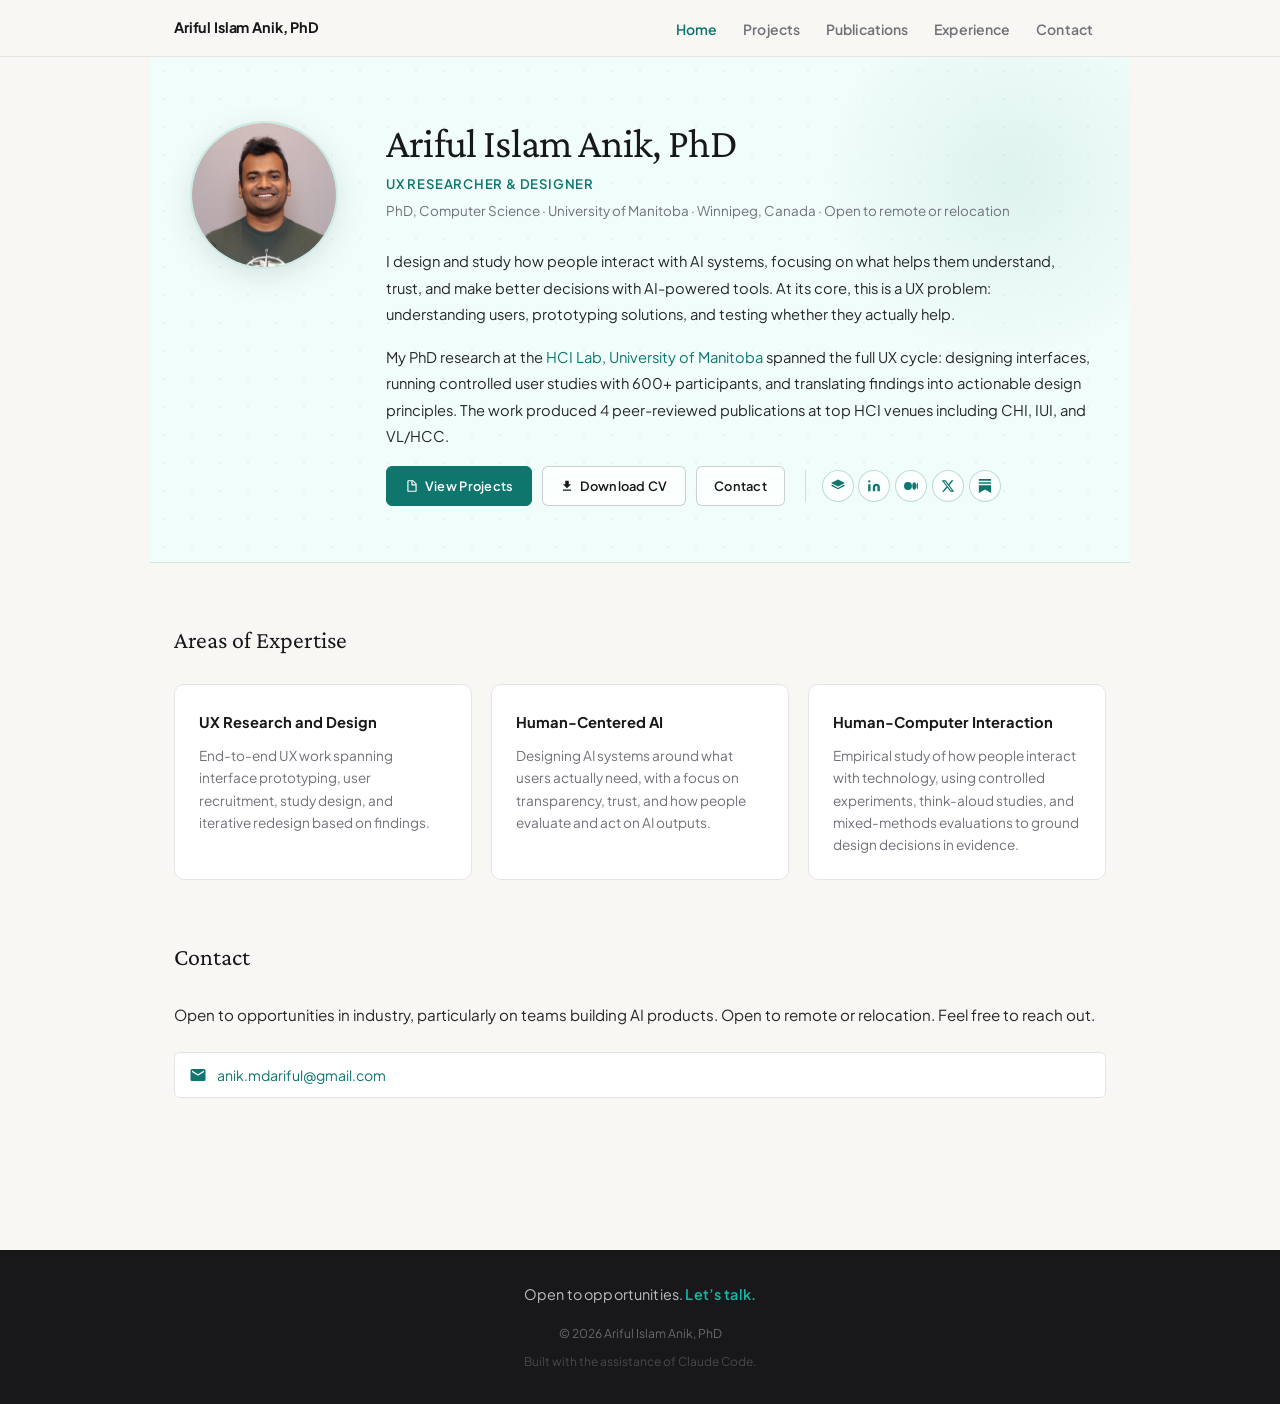
==== index.html @ 2034b4d0 "Tier 2: SVG method icons, enhanced pagination, grouped travel awards - Replace all emoji method icon" ====
<!DOCTYPE html>
<html lang="en">
<head>
  <meta charset="UTF-8" />
  <meta name="viewport" content="width=device-width, initial-scale=1.0" />
  <title>Ariful Islam Anik, PhD | UX Researcher</title>
  <link rel="stylesheet" href="style.css" />
</head>
<body>

<!-- ── Navigation ──────────────────────────────── -->
<header class="site-header">
  <nav class="nav-inner">
    <span class="nav-brand">Ariful Islam Anik, PhD</span>
    <ul class="nav-links">
      <li><a href="index.html" class="active">Home</a></li>
      <li><a href="projects.html">Projects</a></li>
      <li><a href="publications.html">Publications</a></li>
      <li><a href="service.html">Experience</a></li>
      <li><a href="index.html#contact">Contact</a></li>
    </ul>
  </nav>
</header>

<!-- ── Main ────────────────────────────────────── -->
<main class="page-wrap">

  <!-- About / Hero -->
  <div class="hero">
    <img src="photo.jpg" alt="Ariful Islam Anik, PhD" class="hero-photo" />
    <div class="hero-body">
      <h1>Ariful Islam Anik, PhD</h1>
      <p class="title-line">UX Researcher &amp; Designer</p>
      <p class="affil-line">
        PhD, Computer Science &middot; University of Manitoba &middot; Winnipeg, Canada &middot; Open to remote or relocation
      </p>
      <p class="hero-bio">
        I design and study how people interact with AI systems, focusing on what helps them understand, trust, and make better decisions with AI-powered tools. At its core, this is a UX problem: understanding users, prototyping solutions, and testing whether they actually help.
      </p>
      <p class="hero-bio">
        My PhD research at the <a href="https://hci.cs.umanitoba.ca/" target="_blank" rel="noopener">HCI Lab, University of Manitoba</a> spanned the full UX cycle: designing interfaces, running controlled user studies with 600+ participants, and translating findings into actionable design principles. The work produced 4 peer-reviewed publications at top HCI venues including CHI, IUI, and VL/HCC.
      </p>
      <div class="hero-actions">
        <div class="hero-links">
          <a href="projects.html" class="btn btn-primary">
            <svg width="14" height="14" viewBox="0 0 24 24" fill="currentColor"><path d="M14 2H6a2 2 0 0 0-2 2v16a2 2 0 0 0 2 2h12a2 2 0 0 0 2-2V8l-6-6zm-1 1.5L18.5 9H13V3.5zM6 20V4h5v7h7v9H6z"/></svg>
            View Projects
          </a>
          <a href="cv.pdf" class="btn btn-outline" target="_blank" rel="noopener">
            <svg width="14" height="14" viewBox="0 0 24 24" fill="currentColor"><path d="M19 9h-4V3H9v6H5l7 7 7-7zM5 18v2h14v-2H5z"/></svg>
            Download CV
          </a>
          <a href="#contact" class="btn btn-outline">Contact</a>
        </div>
        <div class="hero-socials">
          <a href="https://scholar.google.com/citations?user=ofEJl9IAAAAJ&hl=en&oi=ao" target="_blank" rel="noopener" class="hero-social-icon" title="Google Scholar">
            <svg viewBox="0 0 24 24" fill="currentColor"><path d="M12 1L0 7l12 6 12-6-12-6zm0 14.5L2.5 10 0 11.5l12 6 12-6L21.5 10 12 15.5z"/></svg>
          </a>
          <a href="https://www.linkedin.com/in/arifulislamanik" target="_blank" rel="noopener" class="hero-social-icon" title="LinkedIn">
            <svg viewBox="0 0 24 24" fill="currentColor"><path d="M16 8a6 6 0 0 1 6 6v7h-4v-7a2 2 0 0 0-2-2 2 2 0 0 0-2 2v7h-4v-7a6 6 0 0 1 6-6zM2 9h4v12H2V9zM4 6a2 2 0 1 0 0-4 2 2 0 0 0 0 4z"/></svg>
          </a>
          <a href="https://aianik.medium.com/" target="_blank" rel="noopener" class="hero-social-icon" title="Medium">
            <svg viewBox="0 0 24 24" fill="currentColor"><path d="M13.54 12a6.8 6.8 0 0 1-6.77 6.82A6.8 6.8 0 0 1 0 12a6.8 6.8 0 0 1 6.77-6.82A6.8 6.8 0 0 1 13.54 12zM20.96 12c0 3.54-1.51 6.42-3.38 6.42-1.87 0-3.39-2.88-3.39-6.42s1.52-6.42 3.39-6.42 3.38 2.88 3.38 6.42M24 12c0 3.17-.53 5.75-1.19 5.75-.66 0-1.19-2.58-1.19-5.75s.53-5.75 1.19-5.75C23.47 6.25 24 8.83 24 12z"/></svg>
          </a>
          <a href="https://x.com/ai_anik" target="_blank" rel="noopener" class="hero-social-icon" title="Twitter / X">
            <svg viewBox="0 0 24 24" fill="currentColor"><path d="M18.244 2.25h3.308l-7.227 8.26 8.502 11.24H16.17l-5.214-6.817L4.99 21.75H1.68l7.73-8.835L1.254 2.25H8.08l4.713 6.231zm-1.161 17.52h1.833L7.084 4.126H5.117z"/></svg>
          </a>
          <a href="https://substack.com/@arifulanik" target="_blank" rel="noopener" class="hero-social-icon" title="Substack">
            <svg viewBox="0 0 24 24" fill="currentColor"><path d="M22.539 8.242H1.46V5.406h21.08v2.836zM1.46 10.812V24L12 18.11 22.54 24V10.812H1.46zM22.54 0H1.46v2.836h21.08V0z"/></svg>
          </a>
        </div>
      </div>
    </div>
  </div>

  <!-- Areas of Expertise -->
  <section id="research">
    <h2 class="section-title">Areas of Expertise</h2>
    <div class="interest-grid">

      <div class="interest-card">
        <h3>UX Research and Design</h3>
        <p>End-to-end UX work spanning interface prototyping, user recruitment, study design, and iterative redesign based on findings.</p>
      </div>

      <div class="interest-card">
        <h3>Human-Centered AI</h3>
        <p>Designing AI systems around what users actually need, with a focus on transparency, trust, and how people evaluate and act on AI outputs.</p>
      </div>

      <div class="interest-card">
        <h3>Human-Computer Interaction</h3>
        <p>Empirical study of how people interact with technology, using controlled experiments, think-aloud studies, and mixed-methods evaluations to ground design decisions in evidence.</p>
      </div>

    </div>
  </section>

  <!-- Contact -->
  <section id="contact">
    <h2 class="section-title">Contact</h2>
    <p style="margin-bottom: 1.5rem; font-size: 0.95rem; color: var(--text); line-height: 1.8;">Open to opportunities in industry, particularly on teams building AI products. Open to remote or relocation. Feel free to reach out.</p>
    <a href="mailto:anik.mdariful@gmail.com" class="contact-link-item">
      <svg class="contact-icon" viewBox="0 0 24 24" xmlns="http://www.w3.org/2000/svg"><path d="M20 4H4a2 2 0 0 0-2 2v12a2 2 0 0 0 2 2h16a2 2 0 0 0 2-2V6a2 2 0 0 0-2-2zm0 4-8 5-8-5V6l8 5 8-5v2z"/></svg>
      anik.mdariful@gmail.com
    </a>
  </section>

</main>

<!-- ── Footer ───────────────────────────────────── -->
<footer class="site-footer">
  <p class="footer-cta">Open to opportunities. <a href="mailto:anik.mdariful@gmail.com">Let&rsquo;s talk.</a></p>
  <p>&copy; 2026 Ariful Islam Anik, PhD</p>
  <p style="font-size: 0.75rem; margin-top: 0.4rem; opacity: 0.6;">Built with the assistance of <a href="https://claude.ai/code" target="_blank" rel="noopener">Claude Code</a>.</p>
</footer>

<script>
(function () {
  if (window.matchMedia('(prefers-reduced-motion: reduce)').matches) return;
  function reveal(el, delay) {
    el.style.opacity = '0';
    el.style.transform = 'translateY(20px)';
    el.style.transition = 'opacity 0.5s ease ' + delay + 'ms, transform 0.5s ease ' + delay + 'ms';
  }
  var obs = new IntersectionObserver(function (entries) {
    entries.forEach(function (e) {
      if (!e.isIntersecting) return;
      e.target.style.opacity = '1';
      e.target.style.transform = 'none';
      obs.unobserve(e.target);
    });
  }, { threshold: 0.1 });
  document.querySelectorAll('.interest-card').forEach(function (el, i) {
    reveal(el, i * 80);
    obs.observe(el);
  });
  document.querySelectorAll('.contact-link-item').forEach(function (el) {
    reveal(el, 0);
    obs.observe(el);
  });
})();
</script>
</body>
</html>
---- style.css ----
/* =====================================================
   Portfolio — Ariful Islam Anik
   Redesigned: warm editorial aesthetic
   ===================================================== */

@import url('https://fonts.googleapis.com/css2?family=Crimson+Pro:ital,wght@0,300;0,400;0,500;0,600;1,300;1,400;1,500;1,600&family=Plus+Jakarta+Sans:ital,wght@0,300;0,400;0,500;0,600;0,700;0,800;1,400&display=swap');

*, *::before, *::after { box-sizing: border-box; margin: 0; padding: 0; }

:root {
  --navy:      #18181b;
  --accent:    #3f3f46;
  --accent-lt: #71717a;
  --teal:      #0f766e;
  --teal-lt:   #14b8a6;
  --amber:     #0f766e;
  --text:      #27272a;
  --muted:     #71717a;
  --border:    #e4e4e7;
  --bg:        #f9f7f4;
  --white:     #ffffff;
  --card-bg:   #ffffff;
  --tag-bg:    #f4f4f5;
  --tag-fg:    #52525b;
  --font-body: 'Plus Jakarta Sans', 'Segoe UI', sans-serif;
  --font-ui:   'Plus Jakarta Sans', 'Segoe UI', sans-serif;
  --font-display: 'Crimson Pro', Georgia, serif;
  --max-w:     980px;
  --radius:    6px;
}

html { scroll-behavior: smooth; }

@keyframes pageFadeIn {
  from { opacity: 0; }
  to   { opacity: 1; }
}

body {
  font-family: var(--font-body);
  font-size: 15.5px;
  line-height: 1.75;
  color: var(--text);
  background: var(--bg);
  -webkit-font-smoothing: antialiased;
  animation: pageFadeIn 0.4s ease both;
}

@media (prefers-reduced-motion: reduce) {
  body { animation: none; }
}

.reading-progress {
  position: fixed;
  top: 0; left: 0;
  width: 0%;
  height: 3px;
  background: linear-gradient(90deg, var(--teal), var(--teal-lt));
  z-index: 200;
  transition: width 0.08s linear;
  pointer-events: none;
}

a { color: var(--teal); text-decoration: none; }
a:hover { color: var(--teal); text-decoration: underline; }
img { max-width: 100%; display: block; }

/* ── Navigation ─────────────────────────────────── */
.site-header {
  background: var(--bg);
  border-bottom: 1px solid var(--border);
  position: sticky; top: 0; z-index: 100;
}
.nav-inner {
  max-width: var(--max-w);
  margin: 0 auto; padding: 0 1.5rem;
  display: flex; align-items: center;
  justify-content: space-between; height: 56px;
}
.nav-brand {
  font-family: var(--font-ui);
  font-size: 0.9rem; font-weight: 700;
  font-style: normal;
  color: var(--navy); letter-spacing: -0.01em;
}
.nav-links { list-style: none; display: flex; gap: 0; }
.nav-links a {
  font-family: var(--font-ui); font-size: 0.875rem;
  font-weight: 600;
  color: var(--muted);
  padding: 0.35rem 0.8rem; border-radius: var(--radius);
  transition: color 0.15s;
  letter-spacing: 0.01em;
}
.nav-links a:hover { color: var(--navy); text-decoration: none; background: none; }
.nav-links a.active { color: var(--teal); font-weight: 600; text-decoration: none; background: none; }

/* ── Page wrapper ───────────────────────────────── */
.page-wrap {
  max-width: var(--max-w);
  margin: 0 auto; padding: 2.5rem 1.5rem 6rem;
}

/* ── Section titles ─────────────────────────────── */
.section-title {
  font-family: var(--font-display);
  font-size: 1.5rem; font-weight: 400; font-style: normal;
  color: var(--navy); margin-bottom: 1.4rem;
  display: block;
}
.section-title::before { display: none; }
section { margin-bottom: 3.5rem; }

/* ── Hero / About ───────────────────────────────── */
.hero {
  display: flex; gap: 3rem;
  align-items: flex-start;
  background: #f0fdfa;
  border-bottom: 1px solid #cceae4;
  margin: -2.5rem -1.5rem 3.5rem;
  padding: 4rem 2.5rem 3.5rem;
  position: relative; overflow: hidden;
}
.hero::before {
  content: '';
  position: absolute; inset: 0;
  background-image: radial-gradient(circle, rgba(15,118,110,0.06) 1px, transparent 1px);
  background-size: 28px 28px;
  pointer-events: none;
}
.hero::after {
  content: '';
  position: absolute; right: -80px; top: -80px;
  width: 400px; height: 400px;
  border-radius: 50%;
  background: radial-gradient(circle, rgba(15,118,110,0.08) 0%, transparent 65%);
  pointer-events: none;
}
.hero-photo {
  flex-shrink: 0; width: 148px; height: 148px;
  border-radius: 50%; object-fit: cover;
  border: 2px solid #cceae4;
  box-shadow: 0 8px 30px rgba(0,0,0,0.1);
  position: relative; z-index: 1;
}
.hero-photo-placeholder {
  flex-shrink: 0; width: 148px; height: 148px;
  border-radius: 50%;
  background: rgba(15,118,110,0.08);
  display: flex; align-items: center; justify-content: center;
  font-family: var(--font-ui); font-size: 2.5rem;
  font-weight: 700; color: var(--teal);
  position: relative; z-index: 1;
}
.hero-body { position: relative; z-index: 1; }
.hero-body h1 {
  font-family: var(--font-display); font-size: 2.6rem;
  font-weight: 400; color: var(--navy);
  line-height: 1.1; margin-bottom: 0.4rem;
  letter-spacing: -0.02em;
}
.hero-body .title-line {
  font-family: var(--font-ui); font-size: 0.82rem; font-weight: 600;
  color: var(--teal); margin-bottom: 0.2rem; letter-spacing: 0.06em;
  text-transform: uppercase;
}
.hero-body .affil-line {
  font-family: var(--font-ui); font-size: 0.84rem;
  color: var(--muted); margin-bottom: 1.6rem;
}
.hero-body .affil-line a { color: var(--muted); }
.hero-body .affil-line a:hover { color: var(--navy); text-decoration: none; }
.hero-bio { font-size: 0.92rem; line-height: 1.8; color: var(--text); margin-bottom: 1rem; }
.hero-links { display: flex; flex-wrap: wrap; gap: 0.6rem; }

/* ── Hero actions + socials ─────────────────────── */
.hero-actions { display: flex; align-items: center; gap: 1.2rem; flex-wrap: wrap; }
.hero-socials {
  display: flex; align-items: center; gap: 0.3rem;
  padding-left: 1rem;
  border-left: 1px solid rgba(15,118,110,0.2);
}
.hero-social-icon {
  display: inline-flex; align-items: center; justify-content: center;
  width: 32px; height: 32px; border-radius: 50%;
  color: var(--teal);
  border: 1px solid rgba(15,118,110,0.25);
  background: rgba(255,255,255,0.7); transition: all 0.15s;
  text-decoration: none; flex-shrink: 0;
}
.hero-social-icon svg { width: 14px; height: 14px; fill: currentColor; }
.hero-social-icon:hover {
  color: #fff; border-color: var(--teal);
  background: var(--teal); text-decoration: none;
}

/* ── Buttons ────────────────────────────────────── */
.btn {
  display: inline-flex; align-items: center; gap: 0.4rem;
  font-family: var(--font-ui); font-size: 0.8rem;
  font-weight: 600; letter-spacing: 0.02em;
  padding: 0.5rem 1.1rem; border-radius: var(--radius);
  transition: all 0.18s ease;
  cursor: pointer; text-decoration: none;
}
.btn-primary { background: var(--teal); color: #fff; border: 1px solid var(--teal); }
.btn-primary:hover { background: #0a6962; border-color: #0a6962; color: #fff; text-decoration: none; box-shadow: 0 4px 14px rgba(15,118,110,0.3); }
.btn-outline { background: rgba(255,255,255,0.7); color: var(--navy); border: 1px solid rgba(24,24,27,0.2); }
.btn-outline:hover { background: #fff; color: var(--navy); border-color: var(--navy); text-decoration: none; }

/* ── Research / Areas of Expertise ─────────────── */
.interest-grid { display: grid; grid-template-columns: repeat(auto-fit, minmax(240px, 1fr)); gap: 1.2rem; }
.interest-card {
  background: var(--card-bg); border: 1px solid var(--border);
  border-radius: 10px; padding: 1.6rem 1.5rem 1.4rem;
  transition: box-shadow 0.2s, transform 0.2s;
}
.interest-card:hover {
  box-shadow: 0 8px 28px rgba(0,0,0,0.07);
  transform: translateY(-2px);
}
.interest-card h3 {
  font-family: var(--font-ui); font-size: 0.92rem;
  font-weight: 700; color: var(--navy); margin-bottom: 0.55rem;
}
.interest-card p { font-size: 0.85rem; color: var(--muted); line-height: 1.65; }

/* ── News ───────────────────────────────────────── */
.news-list { list-style: none; }
.news-list li {
  display: flex; gap: 1.2rem;
  padding: 1rem 0; border-bottom: 1px solid var(--border);
  font-size: 0.9rem; line-height: 1.65;
}
.news-list li:last-child { border-bottom: none; }
.news-date {
  font-family: var(--font-ui); font-size: 0.72rem; font-weight: 700;
  color: var(--teal); white-space: nowrap;
  padding-top: 0.1rem; min-width: 80px;
  text-transform: uppercase; letter-spacing: 0.06em;
}

/* ── CV ─────────────────────────────────────────── */
.cv-box {
  background: var(--card-bg); border: 1px solid var(--border);
  border-radius: var(--radius); padding: 1.5rem 1.8rem;
  display: flex; align-items: center;
  justify-content: space-between; gap: 1rem; flex-wrap: wrap;
}
.cv-box p { font-size: 0.92rem; color: var(--muted); max-width: 560px; }

/* ── Contact ────────────────────────────────────── */
.contact-grid { display: grid; grid-template-columns: 1fr 1fr; gap: 1.5rem; }
.contact-info dt {
  font-family: var(--font-ui); font-size: 0.72rem;
  font-weight: 700; text-transform: uppercase;
  letter-spacing: 0.1em; color: var(--muted); margin-top: 1rem;
}
.contact-info dt:first-child { margin-top: 0; }
.contact-info dd { font-size: 0.92rem; color: var(--text); margin-left: 0; }
.contact-link-item {
  display: flex; align-items: center; gap: 0.6rem;
  font-family: var(--font-ui); font-size: 0.88rem;
  color: var(--teal); padding: 0.6rem 0.9rem;
  border: 1px solid var(--border); border-radius: var(--radius);
  transition: all 0.15s; margin-top: 0.5rem;
  background: var(--white);
}
.contact-link-item:first-child { margin-top: 0; }
.contact-link-item:hover { border-color: var(--teal); background: #f0fdfa; text-decoration: none; }
.contact-link-item:hover .contact-icon { fill: var(--teal); }
.contact-icon { width: 18px; height: 18px; fill: var(--teal); flex-shrink: 0; }

/* ── Footer ─────────────────────────────────────── */
.site-footer {
  background: var(--navy);
  color: rgba(255,255,255,0.35);
  text-align: center; padding: 2rem 1rem;
  font-family: var(--font-ui); font-size: 0.76rem;
}
.site-footer a { color: rgba(255,255,255,0.35); }
.site-footer a:hover { color: var(--teal-lt); text-decoration: none; }
.footer-cta {
  font-size: 0.9rem; color: rgba(255,255,255,0.72);
  margin-bottom: 1rem; letter-spacing: 0.01em;
}
.footer-cta a { color: var(--teal-lt); font-weight: 600; text-decoration: none; }
.footer-cta a:hover { text-decoration: underline; color: var(--teal-lt); }

/* ── Page header ────────────────────────────────── */
.page-header {
  padding: 2.5rem 0 2rem;
  margin-bottom: 2rem;
}
.page-header h1 {
  font-family: var(--font-display); font-size: 2.4rem;
  font-weight: 400; font-style: normal;
  color: var(--navy); margin-bottom: 0.4rem;
}
.page-header p { font-size: 0.92rem; color: var(--muted); }

/* ── Tag pills ──────────────────────────────────── */
.tag {
  font-family: var(--font-ui); font-size: 0.7rem; font-weight: 600;
  background: var(--tag-bg); color: var(--tag-fg);
  padding: 0.2rem 0.6rem; border-radius: 20px;
  letter-spacing: 0.01em;
}

/* ==============================================
   PROJECTS GRID (projects.html)
   ============================================== */
.projects-grid {
  display: grid;
  grid-template-columns: repeat(2, 1fr);
  gap: 1.5rem;
}

.proj-card {
  background: var(--card-bg);
  border: 1px solid var(--border);
  border-radius: 12px;
  overflow: hidden;
  text-decoration: none;
  display: flex; flex-direction: column;
  transition: box-shadow 0.25s, transform 0.25s;
  cursor: pointer;
  box-shadow: 0 2px 8px rgba(0,0,0,0.04);
}
.proj-card:hover {
  box-shadow: 0 20px 50px rgba(0,0,0,0.12);
  transform: translateY(-5px);
  text-decoration: none;
}

.proj-strip {
  padding: 2rem 1.8rem 1.6rem;
  position: relative;
  overflow: hidden;
  min-height: 200px;
  display: flex;
  flex-direction: column;
  justify-content: flex-end;
}
.proj-strip.c1 { background: #1e1b4b; }
.proj-strip.c2 { background: #134e4a; }
.proj-strip.c3 { background: #312e81; }
.proj-strip.c4 { background: #064e3b; }

.proj-strip::before {
  content: '';
  position: absolute; inset: 0;
  background-image: radial-gradient(circle, rgba(255,255,255,0.04) 1px, transparent 1px);
  background-size: 20px 20px;
  pointer-events: none;
}
.proj-strip::after {
  content: '';
  position: absolute; right: -40px; top: -40px;
  width: 220px; height: 220px;
  border-radius: 50%;
  opacity: 0.12;
  pointer-events: none;
}
.proj-strip.c1::after { background: radial-gradient(circle, #818cf8 0%, transparent 70%); }
.proj-strip.c2::after { background: radial-gradient(circle, #2dd4bf 0%, transparent 70%); }
.proj-strip.c3::after { background: radial-gradient(circle, #a78bfa 0%, transparent 70%); }
.proj-strip.c4::after { background: radial-gradient(circle, #34d399 0%, transparent 70%); }

.proj-num {
  font-family: var(--font-ui);
  font-size: 0.65rem; font-weight: 700;
  letter-spacing: 0.14em; text-transform: uppercase;
  margin-bottom: 0.9rem; display: block;
  color: rgba(255,255,255,0.45);
  position: relative; z-index: 1;
}
.proj-strip h2 {
  font-family: var(--font-ui); font-size: 1.05rem;
  font-weight: 700; color: #fff;
  line-height: 1.3; margin-bottom: 0.5rem;
  position: relative; z-index: 1;
}
.proj-strip .proj-tagline {
  font-size: 0.82rem; color: rgba(255,255,255,0.6);
  line-height: 1.55; position: relative; z-index: 1;
}

.proj-body {
  padding: 1.2rem 1.5rem 1.4rem;
  flex: 1; display: flex;
  flex-direction: column; justify-content: space-between;
}

.proj-tags { display: flex; flex-wrap: wrap; gap: 0.4rem; margin-bottom: 1.2rem; }
.proj-tags .tag {
  background: var(--tag-bg); color: var(--tag-fg);
  border: none;
  font-size: 0.68rem;
  padding: 0.18rem 0.55rem;
  border-radius: 20px;
  cursor: pointer;
  transition: background 0.15s, color 0.15s;
}
.proj-tags .tag:hover { background: #e4e4e7; color: var(--navy); }
.proj-tags .tag.tag-active { background: var(--teal); color: #fff; }
.proj-card.card-hidden { display: none; }

.proj-cta {
  font-family: var(--font-ui); font-size: 0.78rem;
  font-weight: 700; color: var(--teal);
  display: inline-flex; align-items: center; gap: 0.3rem;
  margin-top: auto; letter-spacing: 0.01em;
}
.proj-card:hover .proj-cta { color: var(--navy); }

/* ==============================================
   PROJECT DETAIL PAGE
   ============================================== */
.proj-hero {
  padding: 4rem 2.5rem 3.5rem;
  margin: -2.5rem -1.5rem 4rem;
  position: relative; overflow: hidden;
}
.proj-hero::before {
  content: '';
  position: absolute; inset: 0;
  background-image: radial-gradient(circle, rgba(255,255,255,0.025) 1px, transparent 1px);
  background-size: 24px 24px;
  pointer-events: none;
}
.proj-hero::after {
  content: '';
  position: absolute; right: -80px; top: -80px;
  width: 420px; height: 420px;
  border-radius: 50%;
  opacity: 0.15;
  pointer-events: none;
}
.proj-hero.c1 { background: #1e1b4b; }
.proj-hero.c2 { background: #134e4a; }
.proj-hero.c3 { background: #312e81; }
.proj-hero.c4 { background: #064e3b; }
.proj-hero { color: rgba(255,255,255,0.75); }

.proj-hero.c1::after { background: radial-gradient(circle, #818cf8 0%, transparent 70%); }
.proj-hero.c2::after { background: radial-gradient(circle, #2dd4bf 0%, transparent 70%); }
.proj-hero.c3::after { background: radial-gradient(circle, #a78bfa 0%, transparent 70%); }
.proj-hero.c4::after { background: radial-gradient(circle, #34d399 0%, transparent 70%); }

.proj-hero-meta {
  display: flex; align-items: center;
  gap: 0.6rem; margin-bottom: 1rem; flex-wrap: wrap;
}
.proj-hero-meta .proj-venue { font-size: 0.72rem; }

.proj-hero h1 {
  font-family: var(--font-display); font-size: 3rem;
  font-weight: 400; font-style: normal; color: #fff;
  line-height: 1.15; margin-bottom: 1rem; max-width: 760px;
  position: relative; z-index: 1;
  letter-spacing: -0.01em;
}
.proj-hero .proj-tagline {
  font-size: 0.97rem; color: rgba(255,255,255,0.65);
  line-height: 1.75; font-style: normal; max-width: 680px;
  position: relative; z-index: 1;
}

/* Back link */
.back-link {
  display: block;
  font-family: var(--font-ui); font-size: 0.8rem; font-weight: 500;
  color: var(--muted); padding-bottom: 2.5rem;
}
.back-link:hover { color: var(--teal); text-decoration: none; }

/* ── Project detail hero stats row ─────────────── */
.hero-stats {
  display: flex; gap: 2.5rem; flex-wrap: wrap;
  margin-top: 2.5rem; padding-top: 2rem;
  border-top: 1px solid rgba(255,255,255,0.12);
  position: relative; z-index: 1;
}
.hero-stat { text-align: left; }
.hero-stat-val {
  font-family: var(--font-display); font-size: 2.2rem;
  font-weight: 400; font-style: normal;
  color: #fff; line-height: 1;
  letter-spacing: -0.01em;
}
.hero-stat-label {
  font-family: var(--font-ui); font-size: 0.65rem;
  color: rgba(255,255,255,0.45); margin-top: 0.3rem;
  text-transform: uppercase; letter-spacing: 0.1em;
  font-weight: 600;
}

/* ── Section block ──────────────────────────────── */
.detail-section {
  background: transparent;
  border-radius: 0;
  padding: 2.8rem 0;
  box-shadow: none;
  margin-bottom: 0;
}
.detail-section > h2 {
  font-family: var(--font-display); font-size: 1.65rem;
  font-weight: 400; font-style: normal;
  color: var(--navy);
  text-transform: none; letter-spacing: 0;
  margin-bottom: 1.4rem;
  display: block;
}
.detail-section.featured {
  background: var(--white);
  border-radius: 12px;
  padding: 2.5rem;
  margin: 0.5rem 0;
  box-shadow: 0 2px 16px rgba(0,0,0,0.05);
  border: 1px solid var(--border);
}
.detail-section > h2::before { display: none; }
.detail-section p {
  font-size: 0.97rem; line-height: 1.9; color: var(--text);
  margin-bottom: 1rem;
}
.detail-section p:last-child { margin-bottom: 0; }

/* ── Section intro (lead paragraph) ────────────── */
.section-lead {
  font-size: 1.08rem !important; color: var(--navy) !important;
  font-weight: 400; line-height: 1.8 !important;
  margin-bottom: 0.8rem !important;
}

/* ── RQ block (multiple questions) ─────────────── */
.rq-block {
  border-left: 3px solid var(--border);
  padding: 0.7rem 1.3rem;
  background: transparent;
  border-radius: 0;
  margin: 0.75rem 0;
  transition: border-color 0.15s;
}
.rq-block:hover { border-left-color: var(--teal); }
.rq-label {
  font-family: var(--font-ui); font-size: 0.6rem;
  font-weight: 800; letter-spacing: 0.14em;
  text-transform: uppercase; color: var(--teal);
  margin-bottom: 0.35rem;
}
.rq-block p {
  font-size: 0.97rem; font-style: italic;
  color: var(--navy); margin: 0 !important; line-height: 1.65;
}


/* ── Research process steps ─────────────────────── */
.process-steps {
  display: flex; align-items: flex-start;
  gap: 0; overflow-x: auto;
  padding: 0.4rem 0 0.5rem;
}
.process-step {
  flex: 1; min-width: 100px;
  display: flex; flex-direction: column; align-items: center;
  text-align: center; position: relative;
}
.process-step:not(:last-child)::after {
  content: '';
  position: absolute; top: 15px; left: calc(50% + 15px);
  width: calc(100% - 30px); height: 1.5px;
  background: var(--border);
}
.step-circle {
  width: 30px; height: 30px; border-radius: 50%;
  background: var(--white); color: var(--muted);
  font-family: var(--font-ui); font-size: 0.72rem;
  font-weight: 700; display: flex; align-items: center;
  justify-content: center; margin-bottom: 0.5rem;
  flex-shrink: 0; position: relative; z-index: 1;
  border: 1.5px solid var(--border);
}
.process-step.active .step-circle {
  background: var(--teal); color: #fff; border-color: var(--teal);
}
.step-label {
  font-family: var(--font-ui); font-size: 0.68rem;
  font-weight: 500; color: var(--muted); line-height: 1.3;
  padding: 0 0.2rem;
}
.process-step.active .step-label { color: var(--text); font-weight: 600; }

/* ── Method cards ───────────────────────────────── */
.method-grid {
  display: grid; grid-template-columns: repeat(auto-fill, minmax(200px, 1fr));
  gap: 1rem; margin-top: 0.5rem;
}
.method-card {
  background: var(--white); border: 1px solid var(--border);
  border-radius: 10px; padding: 1.3rem 1.2rem 1.2rem;
  transition: box-shadow 0.18s, transform 0.18s;
}
.method-card:hover { box-shadow: 0 6px 20px rgba(0,0,0,0.07); transform: translateY(-1px); }
.method-icon {
  display: flex; align-items: center; justify-content: center;
  width: 2.4rem; height: 2.4rem; border-radius: 8px;
  background: var(--teal-bg); margin-bottom: 0.75rem;
}
.method-icon svg {
  width: 1.15rem; height: 1.15rem;
  stroke: var(--teal); fill: none;
  stroke-width: 2; stroke-linecap: round; stroke-linejoin: round;
}
.method-card h4 {
  font-family: var(--font-ui); font-size: 0.85rem;
  font-weight: 700; color: var(--navy);
  margin-bottom: 0.35rem; line-height: 1.35;
}
.method-card p {
  font-size: 0.79rem; color: var(--muted);
  line-height: 1.55; margin: 0 !important;
}

/* ── Insight cards ──────────────────────────────── */
.insight-grid {
  display: grid; grid-template-columns: repeat(2, 1fr);
  gap: 1px; margin-top: 0.5rem;
  background: var(--border);
  border: 1px solid var(--border); border-radius: 10px; overflow: hidden;
}
.insight-card {
  background: var(--white); border: none;
  border-radius: 0; padding: 1.8rem 1.6rem;
  transition: background 0.15s;
}
.insight-card:hover { background: #fafaf9; }
.insight-card::before { display: none; }
.insight-num {
  font-family: var(--font-ui);
  font-size: 0.6rem; font-weight: 800;
  color: var(--teal); letter-spacing: 0.14em;
  text-transform: uppercase;
  line-height: 1; margin-bottom: 0.8rem;
  display: block;
}
.insight-card h4 {
  font-family: var(--font-display); font-size: 1.1rem;
  font-weight: 400; font-style: normal;
  color: var(--navy);
  line-height: 1.35; margin-bottom: 0.6rem;
}
.insight-card p {
  font-size: 0.84rem; color: var(--muted);
  line-height: 1.7; margin: 0 !important;
}

/* ── Pull quote ─────────────────────────────────── */
.pull-quote {
  margin: 0.5rem 0;
  padding: 3.5rem 2.5rem;
  text-align: center;
  background: var(--navy);
  border-radius: 12px;
  overflow: hidden;
  position: relative;
}
.pull-quote::before {
  content: '\201C';
  position: absolute; top: -0.2rem; left: 1.5rem;
  font-family: var(--font-display); font-size: 12rem;
  color: rgba(255,255,255,0.04); line-height: 1;
  pointer-events: none;
  font-style: italic;
}
.pull-quote blockquote {
  font-family: var(--font-display);
  font-size: 1.6rem; font-style: normal;
  color: #fff; line-height: 1.55;
  margin-bottom: 1.2rem; max-width: 680px;
  margin-left: auto; margin-right: auto;
  position: relative; z-index: 1;
}
.pull-quote cite {
  font-family: var(--font-ui); font-size: 0.75rem;
  color: rgba(255,255,255,0.4); font-style: normal;
  font-weight: 600;
  display: block; letter-spacing: 0.08em;
  text-transform: uppercase;
  position: relative; z-index: 1;
}

/* ── Highlight box ──────────────────────────────── */
.highlight-box {
  background: #f0fdfa;
  border: none;
  border-left: 4px solid var(--teal);
  border-radius: 0 8px 8px 0;
  padding: 1.5rem 1.8rem;
  margin: 1.5rem 0;
}
.highlight-box h4 {
  font-family: var(--font-ui); font-size: 0.6rem;
  font-weight: 800; letter-spacing: 0.14em;
  text-transform: uppercase; color: var(--teal);
  margin-bottom: 0.6rem;
}
.highlight-box p {
  font-size: 0.97rem; color: var(--text) !important;
  line-height: 1.8; font-weight: 400;
  margin: 0 !important; max-width: 100% !important;
}

/* ── Study block ────────────────────────────────── */
.study-block {
  margin-top: 1.5rem;
}
.study-block-header {
  display: flex; align-items: center; gap: 1rem;
  margin-bottom: 0.9rem; flex-wrap: wrap;
}
.study-block-badge {
  font-family: var(--font-ui); font-size: 0.68rem;
  font-weight: 800; letter-spacing: 0.1em;
  text-transform: uppercase; color: #fff;
  background: var(--teal); padding: 0.28rem 0.75rem;
  border-radius: 4px;
}
.study-block-title {
  font-family: var(--font-ui); font-size: 1rem;
  font-weight: 700; color: var(--navy);
}
.study-block-tags {
  display: flex; flex-wrap: wrap; gap: 0.4rem;
  margin-bottom: 1rem;
}
.study-tag {
  font-family: var(--font-ui); font-size: 0.7rem;
  font-weight: 600; color: var(--teal);
  background: #f0fdfa; border: 1px solid rgba(15,118,110,0.2);
  padding: 0.2rem 0.6rem; border-radius: 4px;
}
.study-takeaway {
  background: var(--tag-bg); border-radius: 10px;
  padding: 1.2rem 1.4rem; margin-top: 1.2rem;
}
.study-takeaway-label {
  font-family: var(--font-ui); font-size: 0.62rem;
  font-weight: 800; letter-spacing: 0.12em;
  text-transform: uppercase; color: var(--teal);
  margin-bottom: 0.9rem;
}
.finding-chips {
  display: grid; grid-template-columns: repeat(2, 1fr);
  gap: 0.8rem;
}
.finding-chip {
  background: var(--white); border-radius: 8px;
  border: 1px solid var(--border);
  padding: 1rem 1.1rem;
}
.finding-chip p {
  font-size: 0.84rem; color: var(--muted);
  line-height: 1.6; margin: 0 !important;
}
.finding-chip p strong {
  color: var(--navy); font-weight: 700;
  display: block; margin-bottom: 0.25rem;
}

/* ── Study flow ─────────────────────────────────── */
.study-flow { display: flex; align-items: center; gap: 0; }
.study-box {
  flex: 1; background: var(--tag-bg); border: 1px solid var(--border);
  border-radius: 8px; padding: 1.2rem; text-align: center;
}
.study-box h4 {
  font-family: var(--font-ui); font-size: 0.85rem;
  font-weight: 700; color: var(--navy); margin-bottom: 0.35rem;
}
.study-box p { font-size: 0.8rem; color: var(--muted); line-height: 1.55; }
.study-box .n-badge {
  display: inline-block; margin-top: 0.6rem;
  font-family: var(--font-ui); font-size: 0.78rem;
  font-weight: 700; background: var(--navy);
  color: #fff; padding: 0.18rem 0.65rem; border-radius: 3px;
}
.flow-arrow { font-size: 1.4rem; color: var(--accent); padding: 0 0.8rem; flex-shrink: 0; }

/* ── Condition compare ──────────────────────────── */
.condition-compare { display: grid; grid-template-columns: 1fr 1fr; gap: 1.2rem; }
.cond-box { border: 1.5px solid var(--border); border-radius: 10px; overflow: hidden; }
.cond-box.active { border-color: var(--teal); }
.cond-header {
  background: var(--navy); color: #fff; padding: 0.7rem 1rem;
  font-family: var(--font-ui); font-size: 0.8rem;
  font-weight: 700; text-align: center;
}
.cond-body { padding: 1.1rem; }
.cond-row {
  display: flex; align-items: flex-start; gap: 0.5rem;
  margin-bottom: 0.6rem; font-size: 0.83rem; color: var(--text);
  line-height: 1.5;
}
.cond-dot {
  width: 5px; height: 5px; border-radius: 50%;
  background: var(--teal); margin-top: 0.5rem; flex-shrink: 0;
}

/* ── 2x2 factorial grid ─────────────────────────── */
.factorial-grid {
  display: grid; grid-template-columns: auto 1fr 1fr;
  gap: 0; border: 1px solid var(--border);
  border-radius: 8px; overflow: hidden;
}
.fg-corner { background: #fff; }
.fg-header {
  background: var(--navy); color: #fff; padding: 0.7rem 1rem;
  font-family: var(--font-ui); font-size: 0.76rem; font-weight: 700;
  text-align: center; border-left: 1px solid rgba(255,255,255,0.12);
}
.fg-row-label {
  background: var(--navy); color: #fff; padding: 0.8rem;
  font-family: var(--font-ui); font-size: 0.76rem; font-weight: 700;
  display: flex; align-items: center; justify-content: center;
  border-top: 1px solid rgba(255,255,255,0.12); text-align: center;
}
.fg-cell {
  background: var(--tag-bg); padding: 1rem 1.1rem;
  border-left: 1px solid var(--border); border-top: 1px solid var(--border);
  text-align: center;
}
.fg-cell h5 {
  font-family: var(--font-ui); font-size: 0.8rem;
  font-weight: 700; color: var(--navy); margin-bottom: 0.3rem;
}
.fg-cell p { font-size: 0.76rem; color: var(--muted); line-height: 1.45; }
.fg-cell.fg-best { background: #f0fdfa; }
.fg-cell.fg-best h5 { color: var(--teal); }

/* ── CSS bar chart ──────────────────────────────── */
.bar-chart { padding: 0.5rem 0; }
.bar-section-label {
  font-family: var(--font-ui); font-size: 0.7rem;
  font-weight: 700; color: var(--muted); text-transform: uppercase;
  letter-spacing: 0.08em; margin: 1.2rem 0 0.6rem 0;
}
.bar-row { display: flex; align-items: center; gap: 0.9rem; margin-bottom: 0.8rem; }
.bar-label {
  font-family: var(--font-ui); font-size: 0.77rem;
  color: var(--text); width: 170px; flex-shrink: 0; text-align: right;
}
.bar-track {
  flex: 1; background: #f4f4f5; border-radius: 4px;
  height: 26px; overflow: hidden;
}
.bar-fill {
  height: 100%; border-radius: 4px;
  background: var(--teal);
  display: flex; align-items: center; padding-right: 8px;
  justify-content: flex-end;
}
.bar-fill.alt { background: #6366f1; }
.bar-fill.dim { background: #a1a1aa; }
.bar-fill.good { background: #10b981; }
.bar-val {
  font-family: var(--font-ui); font-size: 0.72rem;
  font-weight: 700; color: #fff; white-space: nowrap;
}

/* ── Scale diagram ──────────────────────────────── */
.scale-diagram { display: grid; grid-template-columns: 1fr 1fr; gap: 1.2rem; }
.scale-col { border: 1px solid var(--border); border-radius: 8px; overflow: hidden; }
.scale-col-head {
  padding: 0.75rem 1rem; background: var(--navy);
  font-family: var(--font-ui); font-size: 0.8rem;
  font-weight: 700; color: #fff; text-align: center;
}
.scale-col-body { padding: 1rem; }
.scale-item {
  display: flex; align-items: flex-start; gap: 0.55rem;
  margin-bottom: 0.6rem; font-size: 0.82rem; color: var(--text);
  padding-bottom: 0.6rem; border-bottom: 1px solid var(--border);
  line-height: 1.5;
}
.scale-item:last-child { margin-bottom: 0; border-bottom: none; padding-bottom: 0; }
.scale-icon { font-size: 1rem; flex-shrink: 0; margin-top: 0.05rem; }

/* ── Implications list ──────────────────────────── */
.impl-list { list-style: none; padding: 0; margin: 1rem 0 0; counter-reset: impl; }
.impl-list li {
  font-size: 0.93rem; color: var(--text);
  line-height: 1.8; padding: 1rem 0 1rem 2.4rem;
  position: relative; counter-increment: impl;
  border-bottom: 1px solid var(--border);
}
.impl-list li:last-child { border-bottom: none; }
.impl-list li::before {
  content: counter(impl);
  position: absolute; left: 0; top: 0.9rem;
  width: 1.7rem; height: 1.7rem;
  background: var(--teal); color: #fff;
  font-family: var(--font-display); font-size: 1rem;
  font-weight: 400; border-radius: 50%;
  display: flex; align-items: center; justify-content: center;
}

/* ── Process narrative ──────────────────────────── */
.process-narrative {
  display: grid; grid-template-columns: 1fr 1fr;
  gap: 1.5rem; margin: 1.8rem 0 1.5rem;
}
.process-narrative-block {
  background: #f8fffe; border-radius: 0 8px 8px 0;
  padding: 1rem 1.2rem;
  border-left: 3px solid var(--teal);
}
.process-narrative-block h4 {
  font-family: var(--font-body); font-size: 0.85rem;
  font-weight: 700; letter-spacing: 0.04em; text-transform: uppercase;
  color: var(--teal); margin-bottom: 0.45rem;
}
.process-narrative-block p {
  font-size: 0.88rem; color: var(--text);
  line-height: 1.7; margin: 0 !important;
}

/* ── Carousel ───────────────────────────────────── */
.carousel {
  margin: 1.5rem -2.2rem 0;
  border-radius: 0; overflow: hidden;
  border-top: 3px solid var(--teal);
  border-bottom: 1px solid var(--border);
  box-shadow: 0 8px 32px rgba(0,0,0,0.08);
}
.carousel-track { position: relative; }
.carousel-slide { display: none; background: var(--white); }
.carousel-slide.active { display: block; }
.carousel-slide img {
  width: 100%; height: 380px;
  display: block; object-fit: contain;
  background: var(--white);
  padding: 1rem 2rem;
}
.carousel-img-bordered {
  width: auto !important;
  max-width: 86%;
  max-height: 360px !important;
  margin: 1.5rem auto !important;
  border: 1.5px solid #1a1a1a;
  box-sizing: border-box;
}
.carousel-caption {
  font-family: var(--font-ui); font-size: 0.8rem;
  color: var(--muted); text-align: center;
  letter-spacing: 0.01em; line-height: 1.5;
  padding: 0.7rem 3rem; margin: 0 !important;
  background: var(--tag-bg); border-top: 1px solid var(--border);
}
.carousel-controls {
  display: flex; align-items: center; justify-content: center;
  padding: 0.65rem 1rem;
  background: var(--tag-bg); border-top: 1px solid var(--border);
}
.carousel-btn {
  position: absolute; top: 50%; transform: translateY(-50%);
  background: rgba(255,255,255,0.92); border: 1px solid var(--border);
  border-radius: 50%; width: 40px; height: 40px;
  cursor: pointer; font-size: 1.1rem; color: var(--navy);
  display: flex; align-items: center; justify-content: center;
  transition: background 0.15s, border-color 0.15s, color 0.15s;
  z-index: 2;
}
.carousel-btn.prev { left: 1rem; }
.carousel-btn.next { right: 1rem; }
.carousel-btn:hover { background: var(--white); border-color: var(--teal); color: var(--teal); }
.carousel-dots { display: flex; gap: 0.5rem; }
.carousel-dot {
  width: 7px; height: 7px; border-radius: 50%;
  background: var(--border); border: none; cursor: pointer;
  padding: 0; transition: background 0.15s;
}
.carousel-dot.active { background: var(--teal); }

/* ── Visual wrap ────────────────────────────────── */
.visual-wrap {
  background: var(--white); border: 1px solid var(--border);
  border-radius: 10px; padding: 1.8rem;
  margin: 1.5rem 0; overflow: visible;
  box-shadow: 0 2px 12px rgba(0,0,0,0.04);
}
.visual-caption {
  font-family: var(--font-ui); font-size: 0.74rem;
  color: var(--muted); text-align: center;
  margin-top: 1.2rem; font-style: italic; line-height: 1.6;
}

/* ── XAI diagram ────────────────────────────────── */
.xai-diagram {
  display: flex; align-items: stretch;
  border: 1px solid var(--border); border-radius: 8px; overflow: hidden;
}
.xai-col {
  flex: 1; padding: 1.4rem 1.2rem; text-align: center;
  border-right: 1px solid var(--border);
}
.xai-col:last-child { border-right: none; }
.xai-col.highlight { background: #f0fdfa; border-top: 3px solid var(--teal); }
.xai-col-icon {
  display: flex; align-items: center; justify-content: center;
  width: 2.8rem; height: 2.8rem; border-radius: 10px;
  background: #f1f5f9; margin-bottom: 0.65rem;
}
.xai-col-icon svg {
  width: 1.25rem; height: 1.25rem;
  stroke: var(--navy); fill: none;
  stroke-width: 2; stroke-linecap: round; stroke-linejoin: round;
}
.xai-col.highlight .xai-col-icon { background: var(--teal-bg); }
.xai-col.highlight .xai-col-icon svg { stroke: var(--teal); }
.xai-col h4 {
  font-family: var(--font-ui); font-size: 0.82rem;
  font-weight: 700; color: var(--navy); margin-bottom: 0.3rem;
}
.xai-col p { font-size: 0.78rem; color: var(--muted); line-height: 1.5; }
.xai-col .xai-badge {
  display: inline-block; margin-top: 0.7rem;
  font-family: var(--font-ui); font-size: 0.63rem;
  font-weight: 700; letter-spacing: 0.07em; text-transform: uppercase;
  background: var(--teal); color: #fff;
  padding: 0.2rem 0.65rem; border-radius: 3px;
}

/* ── DK chart ───────────────────────────────────── */
.dk-chart-wrap { text-align: center; }

/* ── Publication list ───────────────────────────── */
.pub-entry {
  background: var(--white);
  border: 1px solid var(--border);
  border-left: 3px solid var(--navy);
  border-radius: 0 10px 10px 0;
  padding: 1.5rem 1.8rem;
  margin-bottom: 1rem;
  transition: box-shadow 0.2s, transform 0.2s;
}
.pub-entry:hover {
  box-shadow: 0 6px 24px rgba(0,0,0,0.07);
  transform: translateY(-1px);
}
.pub-entry:first-child { padding-top: 1.5rem; }
.pub-entry:last-child { border-bottom: 1px solid var(--border); }
.pub-entry-meta { display: flex; align-items: center; gap: 0.6rem; margin-bottom: 0.75rem; flex-wrap: wrap; }
.pub-badge {
  font-family: var(--font-ui); font-size: 0.68rem;
  font-weight: 700; letter-spacing: 0.06em; text-transform: uppercase;
  background: var(--navy); color: #fff;
  padding: 0.28rem 0.7rem; border-radius: 4px;
}
.pub-badge.review { background: #71717a; }
.pub-date {
  font-family: var(--font-ui); font-size: 0.75rem;
  color: var(--muted);
}
.pub-entry h3 {
  font-family: var(--font-ui); font-size: 1rem;
  font-weight: 700; color: var(--navy); line-height: 1.45; margin-bottom: 0.4rem;
}
.pub-entry h3 a { color: var(--navy); }
.pub-entry h3 a:hover { color: var(--teal); text-decoration: none; }
.pub-entry .authors { font-size: 0.84rem; color: var(--muted); margin-bottom: 0.3rem; }
.pub-entry .authors strong { color: var(--navy); font-weight: 700; }
.pub-entry .venue-line { font-size: 0.82rem; color: var(--muted); font-style: italic; margin-bottom: 0.6rem; }
.pub-doi {
  font-family: var(--font-ui); font-size: 0.73rem;
  color: var(--teal); font-style: normal;
  display: inline-block; margin-top: 0.5rem;
}

/* ── Paper Figures ──────────────────────────────── */
.paper-figure {
  margin: 1.5rem 0 0;
  border: 1px solid var(--border);
  border-radius: 8px;
  overflow: hidden;
  background: var(--white);
}
.paper-figure img { display: block; width: 100%; height: auto; }
.paper-figure figcaption {
  padding: 0.65rem 0.9rem;
  font-family: var(--font-ui); font-size: 0.78rem;
  color: var(--muted); line-height: 1.5;
  border-top: 1px solid var(--border);
  background: var(--tag-bg);
}
.paper-figure-pair {
  display: grid; grid-template-columns: 1fr 1fr;
  gap: 1rem; margin: 1.5rem 0 0;
}
.paper-figure-pair .paper-figure { margin: 0; }
@media (max-width: 680px) { .paper-figure-pair { grid-template-columns: 1fr; } }

/* ── My Role block ──────────────────────────────── */
.my-role-block {
  background: var(--white);
  border: 1px solid var(--border);
  border-left: 4px solid var(--teal);
  border-radius: 0 8px 8px 0;
  padding: 1.2rem 1.5rem 1.5rem;
  margin: 0;
}
.my-role-label {
  font-family: var(--font-ui);
  font-size: 0.6rem; font-weight: 800;
  letter-spacing: 0.14em; text-transform: uppercase;
  color: var(--teal); white-space: nowrap;
  display: block; margin-bottom: 0.85rem;
}
.my-role-block p {
  font-size: 0.9rem; color: var(--muted);
  line-height: 1.75; margin: 0 !important;
}

/* ── Design iteration grid ──────────────────────── */
.iteration-grid {
  display: grid; grid-template-columns: 1fr 1fr;
  gap: 1.2rem; margin-top: 1rem;
}
.iteration-box {
  background: var(--white); border: 1px solid var(--border);
  border-radius: 8px; padding: 1.2rem 1.3rem;
}
.iteration-label {
  font-family: var(--font-ui); font-size: 0.65rem;
  font-weight: 800; letter-spacing: 0.12em;
  text-transform: uppercase; color: var(--muted);
  margin-bottom: 0.8rem;
}
.iteration-list { list-style: none; padding: 0; margin: 0; }
.iteration-list li {
  font-size: 0.86rem; color: var(--text); line-height: 1.6;
  padding: 0.4rem 0 0.4rem 1.1rem;
  border-bottom: 1px solid var(--border);
  position: relative;
}
.iteration-list li:last-child { border-bottom: none; }
.iteration-list li::before {
  content: '';
  position: absolute; left: 0; top: 0.78rem;
  width: 5px; height: 5px; border-radius: 50%;
  background: var(--teal);
}

/* ── Project pagination ─────────────────────────── */
.proj-pagination {
  display: flex; align-items: stretch;
  padding: 2.5rem 0 0; margin-top: 2rem;
  border-top: 1px solid var(--border); gap: 1rem;
}
.proj-pag-item {
  display: flex; align-items: center; gap: 0.85rem;
  text-decoration: none; padding: 0.9rem 1.1rem;
  border-radius: 10px; border: 1px solid var(--border);
  transition: box-shadow 0.18s, border-color 0.18s;
  max-width: 48%;
}
.proj-pag-item:hover { box-shadow: 0 4px 16px rgba(0,0,0,0.08); border-color: var(--teal); text-decoration: none; }
.proj-pag-item.next { margin-left: auto; text-align: right; }
.proj-pag-chip {
  width: 2.8rem; height: 2.8rem; border-radius: 8px; flex-shrink: 0;
  display: flex; align-items: center; justify-content: center;
  font-family: var(--font-ui); font-size: 0.95rem; font-weight: 800; color: #fff;
}
.proj-pag-chip.c1 { background: #1e1b4b; }
.proj-pag-chip.c2 { background: #134e4a; }
.proj-pag-chip.c3 { background: #312e81; }
.proj-pag-chip.c4 { background: #064e3b; }
.proj-pag-text { display: flex; flex-direction: column; gap: 0.15rem; }
.proj-pag-label {
  font-family: var(--font-ui); font-size: 0.68rem; font-weight: 600;
  color: var(--muted); text-transform: uppercase; letter-spacing: 0.07em;
}
.proj-pag-title {
  font-family: var(--font-ui); font-size: 0.82rem;
  font-weight: 600; color: var(--navy); line-height: 1.35;
}

/* ── Role contribution grid ─────────────────────── */
.role-grid {
  display: grid; grid-template-columns: repeat(2, 1fr);
  gap: 1rem; margin-top: 0.85rem;
}
.role-item {
  background: var(--white); border: 1px solid var(--border);
  border-radius: 8px; padding: 1.1rem 1.2rem;
}
.role-item-label {
  font-family: var(--font-ui); font-size: 0.6rem;
  font-weight: 800; letter-spacing: 0.14em;
  text-transform: uppercase; color: var(--teal);
  margin-bottom: 0.5rem; display: block;
}
.role-item p {
  font-size: 0.82rem; color: var(--muted);
  line-height: 1.65; margin: 0 !important;
}

/* ── Results legend ─────────────────────────────── */
.results-legend {
  display: flex; gap: 1.5rem; margin-bottom: 1.2rem; flex-wrap: wrap;
}
.legend-item {
  display: flex; align-items: center; gap: 0.5rem;
  font-family: var(--font-ui); font-size: 0.75rem;
  font-weight: 600; color: var(--muted);
}
.legend-swatch { width: 12px; height: 12px; border-radius: 3px; flex-shrink: 0; }

/* ── Outcome note ───────────────────────────────── */
.outcome-note {
  background: #f0fdfa;
  border-left: 4px solid var(--teal);
  border-radius: 0 6px 6px 0;
  padding: 1.1rem 1.4rem;
  margin-bottom: 1.4rem;
  font-size: 0.88rem; color: var(--text); line-height: 1.75;
}
.outcome-label {
  font-family: var(--font-ui); font-size: 0.6rem;
  font-weight: 800; letter-spacing: 0.14em;
  text-transform: uppercase; color: var(--teal);
  display: block; margin-bottom: 0.35rem;
}

/* ── Publication context ────────────────────────── */
.pub-context {
  font-size: 0.85rem; color: var(--muted);
  font-style: italic; line-height: 1.6;
  margin: 0.3rem 0 0.5rem !important;
}

/* ── Prototype showcase ─────────────────────────── */
.proto-grid {
  display: grid; grid-template-columns: repeat(2, 1fr);
  gap: 1.2rem; margin: 1.5rem 0 0.5rem;
}
.proto-frame {
  border: 1px solid var(--border); border-radius: 10px;
  overflow: hidden; background: var(--white);
  display: flex; flex-direction: column;
}
.proto-frame-best {
  border-color: var(--teal);
  box-shadow: 0 0 0 2px rgba(15,118,110,0.1);
}
.proto-label-bar {
  background: var(--navy); padding: 0.55rem 0.9rem;
  display: flex; align-items: center;
  justify-content: space-between; gap: 0.6rem; flex-shrink: 0;
}
.proto-condition-tag {
  font-family: var(--font-ui); font-size: 0.7rem;
  font-weight: 700; color: #fff; letter-spacing: 0.02em;
}
.proto-best-badge {
  font-family: var(--font-ui); font-size: 0.63rem;
  font-weight: 700; color: var(--teal-lt);
  background: rgba(20,184,166,0.15);
  padding: 0.12rem 0.45rem; border-radius: 3px;
}
.proto-screen {
  padding: 0.85rem; background: #f9f9f9;
  min-height: 195px; max-height: 195px;
  overflow: hidden; border-bottom: 1px solid var(--border); flex: 1;
}
.proto-section-block { margin-bottom: 0.6rem; }
.proto-section-block:last-child { margin-bottom: 0; }
.proto-section-muted { opacity: 0.45; }
.proto-section-header {
  font-family: var(--font-ui); font-size: 0.65rem;
  font-weight: 800; color: var(--navy); margin-bottom: 0.28rem;
  text-transform: uppercase; letter-spacing: 0.06em;
}
.proto-summary-text {
  font-size: 0.72rem; color: var(--text); line-height: 1.5;
  background: var(--white); border: 1px solid var(--border);
  border-radius: 4px; padding: 0.4rem 0.55rem;
}
.proto-qa-item { margin-bottom: 0.45rem; }
.proto-qa-item:last-child { margin-bottom: 0; }
.proto-q {
  font-size: 0.68rem; font-weight: 700; color: var(--teal);
  margin-bottom: 0.18rem; font-style: italic;
}
.proto-a {
  font-size: 0.7rem; color: var(--text); line-height: 1.5;
  background: var(--white); border: 1px solid var(--border);
  border-radius: 4px; padding: 0.38rem 0.5rem;
}
.proto-pd-progress {
  display: flex; align-items: center; margin-bottom: 0.75rem;
}
.proto-pd-step {
  width: 20px; height: 20px; border-radius: 50%;
  background: var(--border); color: var(--muted);
  font-size: 0.6rem; font-weight: 700;
  display: flex; align-items: center; justify-content: center;
  flex-shrink: 0; font-family: var(--font-ui);
}
.proto-pd-step.active { background: var(--teal); color: #fff; }
.proto-pd-line { flex: 1; height: 1.5px; background: var(--border); }
.proto-pd-nav { display: flex; justify-content: space-between; margin-top: 0.65rem; }
.proto-pd-btn {
  font-family: var(--font-ui); font-size: 0.68rem; font-weight: 600;
  padding: 0.28rem 0.65rem; border-radius: 4px;
  border: 1px solid var(--border); background: var(--white);
  color: var(--muted); cursor: default;
}
.proto-pd-btn.proto-active { background: var(--teal); color: #fff; border-color: var(--teal); }
.proto-accordion-item {
  border: 1px solid var(--border); border-radius: 6px;
  margin-bottom: 0.35rem; overflow: hidden;
}
.proto-accordion-item:last-child { margin-bottom: 0; }
.proto-accordion-header {
  font-family: var(--font-ui); font-size: 0.65rem; font-weight: 800;
  color: var(--navy); padding: 0.42rem 0.6rem;
  background: var(--white); display: flex;
  justify-content: space-between; align-items: center;
  text-transform: uppercase; letter-spacing: 0.05em;
}
.proto-accordion-open > .proto-accordion-header {
  border-bottom: 1px solid var(--border);
  background: #f0fdfa; color: var(--teal);
}
.proto-accordion-collapsed { color: var(--muted); background: #fafafa; }
.proto-chevron { font-size: 0.55rem; }
.proto-desc {
  font-family: var(--font-ui); font-size: 0.78rem;
  color: var(--muted); line-height: 1.55;
  padding: 0.7rem 0.9rem;
}
.proto-img-placeholder {
  min-height: 180px; background: var(--tag-bg);
  border-bottom: 1px solid var(--border);
  display: flex; align-items: center; justify-content: center;
  color: var(--border); font-family: var(--font-ui);
  font-size: 0.7rem; font-weight: 700;
  letter-spacing: 0.12em; text-transform: uppercase;
}
.proto-swap-note {
  font-size: 0.8rem !important; color: var(--muted) !important;
  font-style: italic; margin-top: 0.4rem !important;
}
.proto-swap-note code {
  font-family: monospace; font-size: 0.76rem;
  background: var(--tag-bg); padding: 0.1rem 0.3rem;
  border-radius: 3px; color: var(--teal); font-style: normal;
}

@media (max-width: 680px) {
  .iteration-grid { grid-template-columns: 1fr; }
  .proj-pagination { flex-direction: column; }
  .proj-pag-item, .proj-pag-item.next { max-width: 100%; margin-left: 0; }
  .role-grid { grid-template-columns: 1fr; }
  .proto-grid { grid-template-columns: 1fr; }
}

/* ==============================================
   SERVICE PAGE
   ============================================== */
.service-section { margin-bottom: 3.5rem; }

/* ── Experience cards ───────────────────────────── */
.exp-card {
  background: var(--white);
  border: 1px solid var(--border);
  border-left: 3px solid var(--teal);
  border-radius: 0 10px 10px 0;
  padding: 1.5rem 1.6rem;
  margin-bottom: 1rem;
  transition: box-shadow 0.2s, transform 0.2s;
}
.exp-card:hover {
  box-shadow: 0 6px 24px rgba(0,0,0,0.07);
  transform: translateY(-1px);
}
.exp-card-head {
  display: flex; align-items: flex-start;
  justify-content: space-between; gap: 1rem;
  margin-bottom: 1rem;
}
.exp-card-info h3 {
  font-family: var(--font-ui); font-size: 1.05rem;
  font-weight: 700; color: var(--navy);
  margin-bottom: 0.25rem; line-height: 1.3;
}
.exp-org {
  font-family: var(--font-ui); font-size: 0.82rem;
  color: var(--muted); line-height: 1.4;
}
.exp-date {
  font-family: var(--font-ui); font-size: 0.7rem;
  font-weight: 700; letter-spacing: 0.04em;
  color: var(--teal); background: #f0fdfa;
  border: 1px solid rgba(15,118,110,0.2);
  padding: 0.25rem 0.65rem; border-radius: 20px;
  white-space: nowrap; flex-shrink: 0;
  margin-top: 0.1rem;
}
.exp-points {
  list-style: none; padding: 0; margin: 0;
  display: flex; flex-direction: column; gap: 0.55rem;
}
.exp-points li {
  font-size: 0.875rem; color: var(--text);
  line-height: 1.75; padding-left: 1.1rem;
  position: relative;
}
.exp-points li::before {
  content: '';
  position: absolute; left: 0; top: 0.65rem;
  width: 4px; height: 4px; border-radius: 50%;
  background: var(--teal);
}

/* ── Award cards ────────────────────────────────── */
.award-grid {
  display: grid;
  grid-template-columns: repeat(auto-fill, minmax(200px, 1fr));
  gap: 1rem;
}
.award-card {
  background: var(--white);
  border: 1px solid var(--border);
  border-radius: 10px;
  padding: 1.2rem 1.3rem;
  transition: box-shadow 0.2s, transform 0.2s;
}
.award-card:hover {
  box-shadow: 0 6px 20px rgba(0,0,0,0.07);
  transform: translateY(-2px);
}
.award-year {
  font-family: var(--font-ui); font-size: 0.65rem;
  font-weight: 800; letter-spacing: 0.1em;
  text-transform: uppercase; color: var(--teal);
  display: block; margin-bottom: 0.5rem;
}
.award-name {
  font-family: var(--font-ui); font-size: 0.9rem;
  font-weight: 700; color: var(--navy);
  line-height: 1.35; margin-bottom: 0.3rem;
}
.award-org {
  font-size: 0.77rem; color: var(--muted); line-height: 1.4;
}

/* ── Service rows (Academic Service) ────────────── */
.service-rows {
  display: flex; flex-direction: column;
  border: 1px solid var(--border); border-radius: 10px;
  overflow: hidden; background: var(--white);
}
.service-row {
  display: flex; gap: 1.5rem; align-items: flex-start;
  padding: 1.2rem 1.5rem;
  border-bottom: 1px solid var(--border);
  transition: background 0.15s;
}
.service-row:last-child { border-bottom: none; }
.service-row:hover { background: #fafaf9; }
.service-row-year {
  font-family: var(--font-ui); font-size: 0.72rem;
  font-weight: 700; color: var(--muted);
  min-width: 5.5rem; flex-shrink: 0;
  padding-top: 0.15rem; letter-spacing: 0.02em;
}
.service-row-title {
  font-family: var(--font-ui); font-size: 0.92rem;
  font-weight: 700; color: var(--navy);
  margin-bottom: 0.2rem;
}
.service-row-detail {
  font-size: 0.83rem; color: var(--muted); line-height: 1.55;
}
.service-row-badge {
  display: inline-block; margin-top: 0.5rem;
  font-family: var(--font-ui); font-size: 0.65rem;
  font-weight: 700; letter-spacing: 0.05em;
  text-transform: uppercase;
  color: #fff; background: var(--teal);
  padding: 0.18rem 0.6rem; border-radius: 4px;
}

/* ── Responsive ─────────────────────────────────── */
@media (max-width: 680px) {
  .hero { flex-direction: column; gap: 1.5rem; padding: 3rem 1.5rem 2.5rem; }
  .hero-photo, .hero-photo-placeholder { width: 100px; height: 100px; }
  .hero-body h1 { font-size: 1.9rem; }
  .hero-actions { flex-direction: column; align-items: flex-start; gap: 0.8rem; }
  .hero-socials { padding-left: 0; border-left: none; padding-top: 0.5rem; border-top: 1px solid rgba(255,255,255,0.1); }
  .contact-grid { grid-template-columns: 1fr; }
  .cv-box { flex-direction: column; }
  .nav-brand { display: none; }
  .nav-links a { padding: 0.3rem 0.5rem; font-size: 0.78rem; }
  .projects-grid { grid-template-columns: 1fr; }
  .condition-compare, .scale-diagram { grid-template-columns: 1fr; }
  .xai-diagram { flex-direction: column; }
  .xai-col { border-right: none; border-bottom: 1px solid var(--border); }
  .xai-col:last-child { border-bottom: none; }
  .study-flow { flex-direction: column; }
  .flow-arrow { transform: rotate(90deg); }
  .bar-label { width: 110px; font-size: 0.68rem; }
  .proj-hero { padding: 2.5rem 1.5rem; margin: -2.5rem -1.5rem 2.5rem; }
  .proj-hero h1 { font-size: 2rem; }
  .pull-quote { padding: 2.5rem 1.5rem; }
  .pull-quote blockquote { font-size: 1.25rem; }
  .course-grid { grid-template-columns: 1fr; }
  .finding-chips { grid-template-columns: 1fr; }
  .insight-grid { grid-template-columns: 1fr; }
}
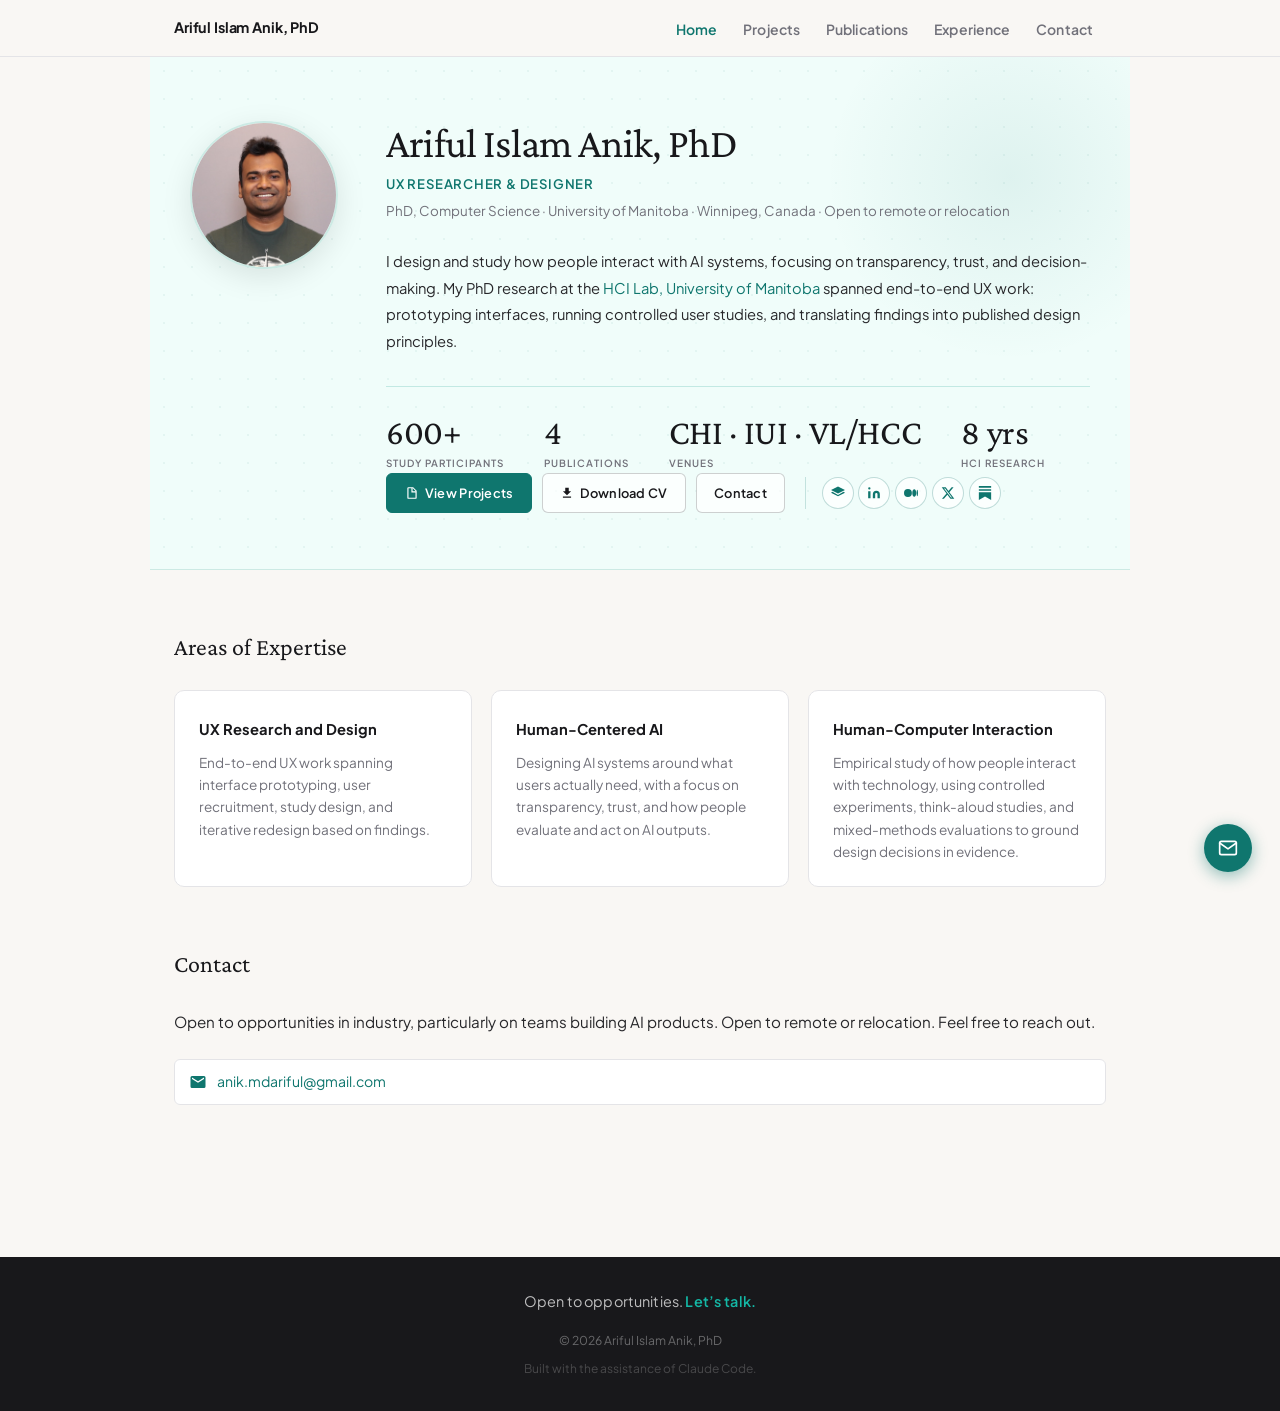
==== commit b817258c: "UX critique fixes: TL;DR cards, lead findings, stats, contact float, process steps - Homepage hero: " ====
--- a/index.html
+++ b/index.html
@@ -35,11 +35,26 @@
         PhD, Computer Science &middot; University of Manitoba &middot; Winnipeg, Canada &middot; Open to remote or relocation
       </p>
       <p class="hero-bio">
-        I design and study how people interact with AI systems, focusing on what helps them understand, trust, and make better decisions with AI-powered tools. At its core, this is a UX problem: understanding users, prototyping solutions, and testing whether they actually help.
+        I design and study how people interact with AI systems, focusing on transparency, trust, and decision-making. My PhD research at the <a href="https://hci.cs.umanitoba.ca/" target="_blank" rel="noopener">HCI Lab, University of Manitoba</a> spanned end-to-end UX work: prototyping interfaces, running controlled user studies, and translating findings into published design principles.
       </p>
-      <p class="hero-bio">
-        My PhD research at the <a href="https://hci.cs.umanitoba.ca/" target="_blank" rel="noopener">HCI Lab, University of Manitoba</a> spanned the full UX cycle: designing interfaces, running controlled user studies with 600+ participants, and translating findings into actionable design principles. The work produced 4 peer-reviewed publications at top HCI venues including CHI, IUI, and VL/HCC.
-      </p>
+      <div class="home-stats">
+        <div>
+          <div class="home-stat-val">600+</div>
+          <div class="home-stat-label">Study Participants</div>
+        </div>
+        <div>
+          <div class="home-stat-val">4</div>
+          <div class="home-stat-label">Publications</div>
+        </div>
+        <div>
+          <div class="home-stat-val">CHI &middot; IUI &middot; VL/HCC</div>
+          <div class="home-stat-label">Venues</div>
+        </div>
+        <div>
+          <div class="home-stat-val">8 yrs</div>
+          <div class="home-stat-label">HCI Research</div>
+        </div>
+      </div>
       <div class="hero-actions">
         <div class="hero-links">
           <a href="projects.html" class="btn btn-primary">
@@ -141,5 +156,27 @@
   });
 })();
 </script>
+
+<button class="contact-float" id="contactFloat" aria-label="Copy email address">
+  <svg viewBox="0 0 24 24"><path d="M4 4h16c1.1 0 2 .9 2 2v12c0 1.1-.9 2-2 2H4c-1.1 0-2-.9-2-2V6c0-1.1.9-2 2-2z"/><polyline points="22,6 12,13 2,6"/></svg>
+  <span class="contact-float-tip" id="contactTip">Copy email</span>
+</button>
+<script>
+(function () {
+  var btn = document.getElementById('contactFloat');
+  var tip = document.getElementById('contactTip');
+  if (!btn) return;
+  btn.addEventListener('click', function () {
+    navigator.clipboard.writeText('anik.mdariful@gmail.com').then(function () {
+      tip.textContent = 'Copied!';
+      btn.classList.add('show-tip');
+      setTimeout(function () {
+        tip.textContent = 'Copy email';
+        btn.classList.remove('show-tip');
+      }, 2000);
+    });
+  });
+})();
+</script>
 </body>
 </html>
--- a/style.css
+++ b/style.css
@@ -27,6 +27,8 @@
   --font-display: 'Crimson Pro', Georgia, serif;
   --max-w:     980px;
   --radius:    6px;
+  --teal-bg:   #f0fdfa;
+  --teal-d:    #0d6b63;
 }
 
 html { scroll-behavior: smooth; }
@@ -496,6 +498,92 @@
   font-weight: 600;
 }
 
+/* ── Homepage credential stats ──────────────────── */
+.home-stats {
+  display: flex; gap: 2.5rem; flex-wrap: wrap;
+  margin-top: 2rem; padding-top: 1.75rem;
+  border-top: 1px solid rgba(14,148,136,0.2);
+}
+.home-stat-val {
+  font-family: var(--font-display); font-size: 2.2rem;
+  font-weight: 400; color: var(--navy); line-height: 1;
+  letter-spacing: -0.01em;
+}
+.home-stat-label {
+  font-family: var(--font-ui); font-size: 0.62rem;
+  color: var(--muted); margin-top: 0.3rem;
+  text-transform: uppercase; letter-spacing: 0.1em;
+  font-weight: 600;
+}
+
+/* ── TL;DR summary card ─────────────────────────── */
+.tldr-card {
+  display: grid; grid-template-columns: repeat(3, 1fr);
+  border: 1px solid var(--border); border-radius: 12px;
+  overflow: hidden; margin: 1.5rem 0 0;
+  background: var(--white);
+}
+.tldr-item {
+  padding: 1.4rem 1.6rem;
+  border-right: 1px solid var(--border);
+}
+.tldr-item:last-child { border-right: none; }
+.tldr-label {
+  font-family: var(--font-ui); font-size: 0.6rem;
+  font-weight: 700; text-transform: uppercase;
+  letter-spacing: 0.12em; color: var(--teal);
+  margin-bottom: 0.45rem; display: block;
+}
+.tldr-text {
+  font-size: 0.84rem; color: var(--text); line-height: 1.6; margin: 0;
+}
+
+/* ── Lead finding callout ───────────────────────── */
+.lead-finding {
+  background: var(--navy); border-radius: 12px;
+  padding: 1.8rem 2.2rem; margin: 2rem 0 0;
+  display: flex; align-items: center; gap: 2rem;
+}
+.lead-finding-stat {
+  font-family: var(--font-display); font-size: 3.8rem;
+  font-weight: 400; line-height: 1; flex-shrink: 0;
+  color: var(--teal-lt); min-width: 4.5rem; text-align: center;
+}
+.lead-finding-text {
+  font-size: 0.9rem; line-height: 1.7; color: rgba(255,255,255,0.75);
+}
+.lead-finding-text strong { color: #fff; font-weight: 600; }
+
+/* ── Floating contact button ────────────────────── */
+.contact-float {
+  position: fixed; bottom: 1.75rem; right: 1.75rem;
+  width: 48px; height: 48px; border-radius: 50%;
+  background: var(--teal); color: #fff;
+  border: none; cursor: pointer;
+  display: flex; align-items: center; justify-content: center;
+  box-shadow: 0 4px 16px rgba(15,118,110,0.45);
+  z-index: 100;
+  transition: background 0.15s, transform 0.15s, box-shadow 0.15s;
+}
+.contact-float:hover { background: var(--teal-d); transform: scale(1.07); box-shadow: 0 6px 24px rgba(15,118,110,0.55); }
+.contact-float svg { width: 20px; height: 20px; stroke: #fff; fill: none; stroke-width: 2; stroke-linecap: round; stroke-linejoin: round; }
+.contact-float-tip {
+  position: absolute; right: calc(100% + 0.7rem); top: 50%;
+  transform: translateY(-50%);
+  background: var(--navy); color: #fff;
+  font-family: var(--font-ui); font-size: 0.71rem; font-weight: 600;
+  padding: 0.3rem 0.6rem; border-radius: 6px; white-space: nowrap;
+  opacity: 0; pointer-events: none;
+  transition: opacity 0.15s;
+}
+.contact-float-tip::after {
+  content: ''; position: absolute; left: 100%; top: 50%;
+  transform: translateY(-50%);
+  border: 5px solid transparent; border-left-color: var(--navy);
+}
+.contact-float:hover .contact-float-tip,
+.contact-float.show-tip .contact-float-tip { opacity: 1; }
+
 /* ── Section block ──────────────────────────────── */
 .detail-section {
   background: transparent;
@@ -560,37 +648,41 @@
 .process-steps {
   display: flex; align-items: flex-start;
   gap: 0; overflow-x: auto;
-  padding: 0.4rem 0 0.5rem;
+  padding: 0.5rem 0 0.75rem;
 }
 .process-step {
-  flex: 1; min-width: 100px;
+  flex: 1; min-width: 110px;
   display: flex; flex-direction: column; align-items: center;
   text-align: center; position: relative;
 }
 .process-step:not(:last-child)::after {
   content: '';
-  position: absolute; top: 15px; left: calc(50% + 15px);
-  width: calc(100% - 30px); height: 1.5px;
+  position: absolute; top: 19px; left: calc(50% + 20px);
+  width: calc(100% - 40px); height: 2px;
   background: var(--border);
-}
+  transition: background 0.3s;
+}
+.process-step.active:not(:last-child)::after { background: var(--teal); }
 .step-circle {
-  width: 30px; height: 30px; border-radius: 50%;
+  width: 40px; height: 40px; border-radius: 50%;
   background: var(--white); color: var(--muted);
-  font-family: var(--font-ui); font-size: 0.72rem;
+  font-family: var(--font-ui); font-size: 0.8rem;
   font-weight: 700; display: flex; align-items: center;
-  justify-content: center; margin-bottom: 0.5rem;
+  justify-content: center; margin-bottom: 0.6rem;
   flex-shrink: 0; position: relative; z-index: 1;
-  border: 1.5px solid var(--border);
+  border: 2px solid var(--border);
+  transition: background 0.2s, border-color 0.2s, color 0.2s;
 }
 .process-step.active .step-circle {
   background: var(--teal); color: #fff; border-color: var(--teal);
+  box-shadow: 0 0 0 4px rgba(15,118,110,0.12);
 }
 .step-label {
-  font-family: var(--font-ui); font-size: 0.68rem;
-  font-weight: 500; color: var(--muted); line-height: 1.3;
-  padding: 0 0.2rem;
-}
-.process-step.active .step-label { color: var(--text); font-weight: 600; }
+  font-family: var(--font-ui); font-size: 0.71rem;
+  font-weight: 500; color: var(--muted); line-height: 1.35;
+  padding: 0 0.3rem;
+}
+.process-step.active .step-label { color: var(--navy); font-weight: 600; }
 
 /* ── Method cards ───────────────────────────────── */
 .method-grid {
@@ -1520,4 +1612,11 @@
   .course-grid { grid-template-columns: 1fr; }
   .finding-chips { grid-template-columns: 1fr; }
   .insight-grid { grid-template-columns: 1fr; }
-}
+  .tldr-card { grid-template-columns: 1fr; }
+  .tldr-item { border-right: none; border-bottom: 1px solid var(--border); }
+  .tldr-item:last-child { border-bottom: none; }
+  .lead-finding { flex-direction: column; gap: 1rem; text-align: center; }
+  .lead-finding-stat { font-size: 3rem; min-width: auto; }
+  .home-stats { gap: 1.5rem; }
+  .contact-float { bottom: 1.2rem; right: 1.2rem; width: 44px; height: 44px; }
+}
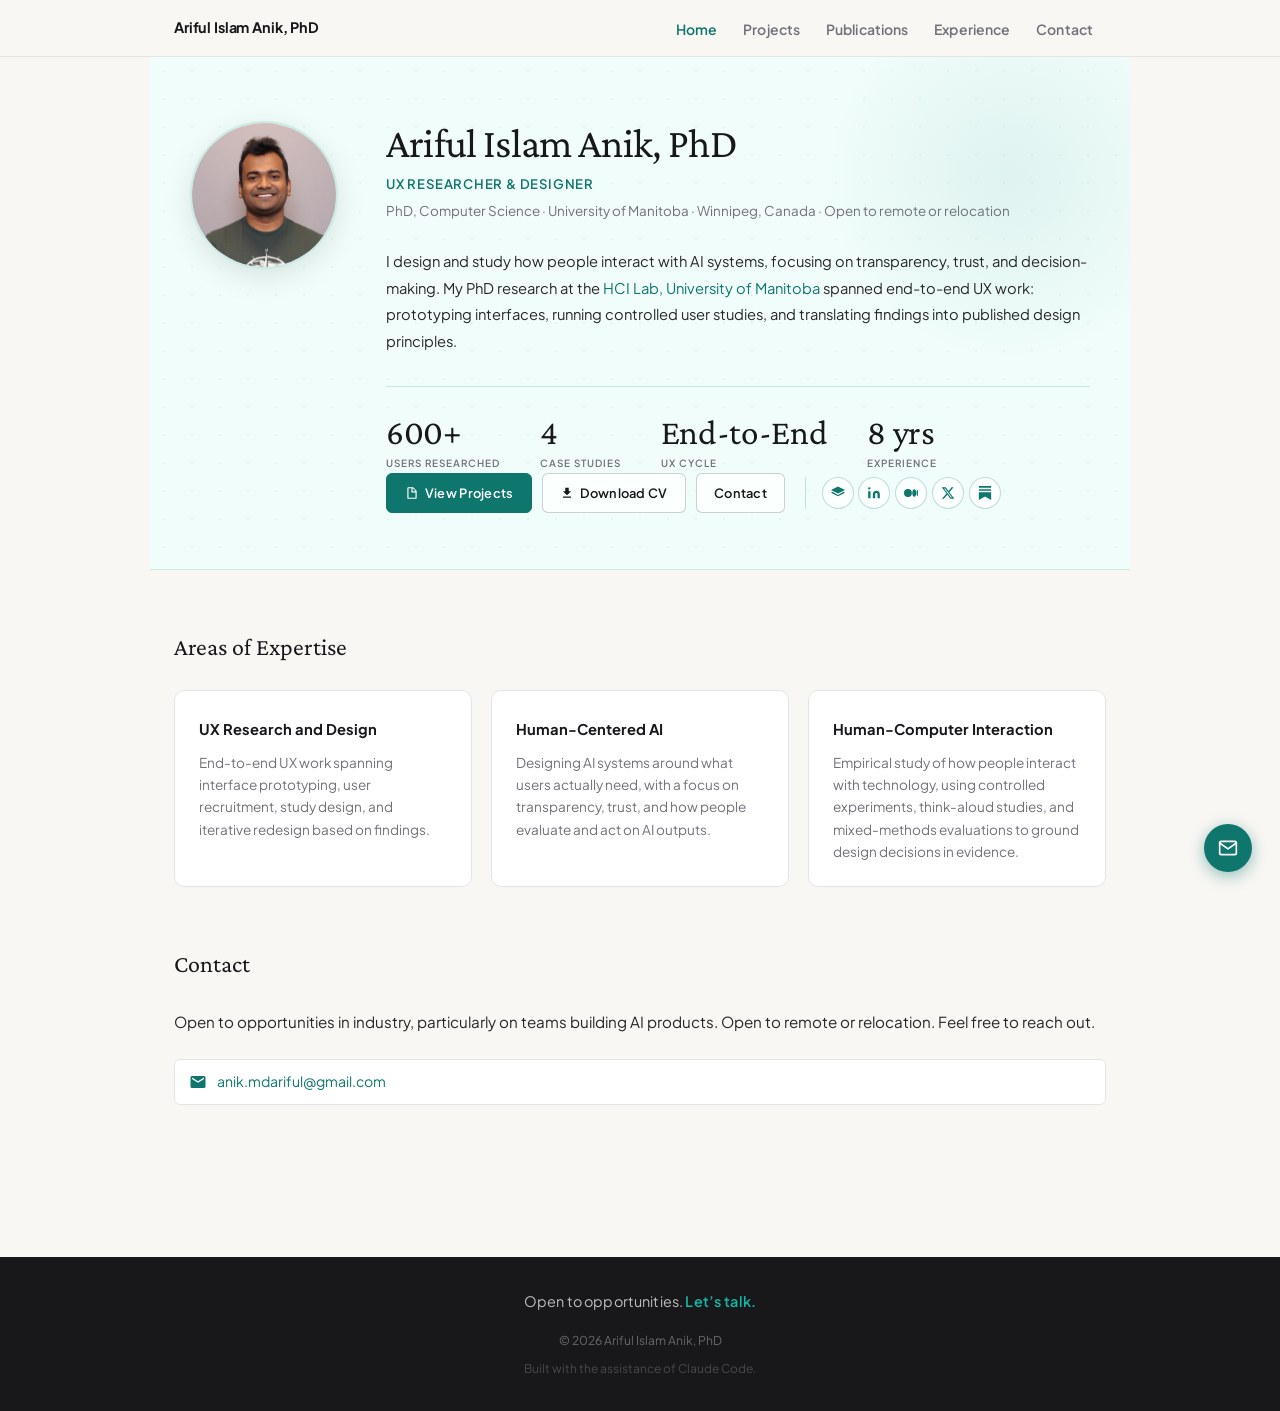
==== commit cbf7938f: "Reframe homepage stats with industry language Replace academic labels (Participants, Publications, V" ====
--- a/index.html
+++ b/index.html
@@ -40,19 +40,19 @@
       <div class="home-stats">
         <div>
           <div class="home-stat-val">600+</div>
-          <div class="home-stat-label">Study Participants</div>
+          <div class="home-stat-label">Users Researched</div>
         </div>
         <div>
           <div class="home-stat-val">4</div>
-          <div class="home-stat-label">Publications</div>
+          <div class="home-stat-label">Case Studies</div>
         </div>
         <div>
-          <div class="home-stat-val">CHI &middot; IUI &middot; VL/HCC</div>
-          <div class="home-stat-label">Venues</div>
+          <div class="home-stat-val">End-to-End</div>
+          <div class="home-stat-label">UX Cycle</div>
         </div>
         <div>
           <div class="home-stat-val">8 yrs</div>
-          <div class="home-stat-label">HCI Research</div>
+          <div class="home-stat-label">Experience</div>
         </div>
       </div>
       <div class="hero-actions">
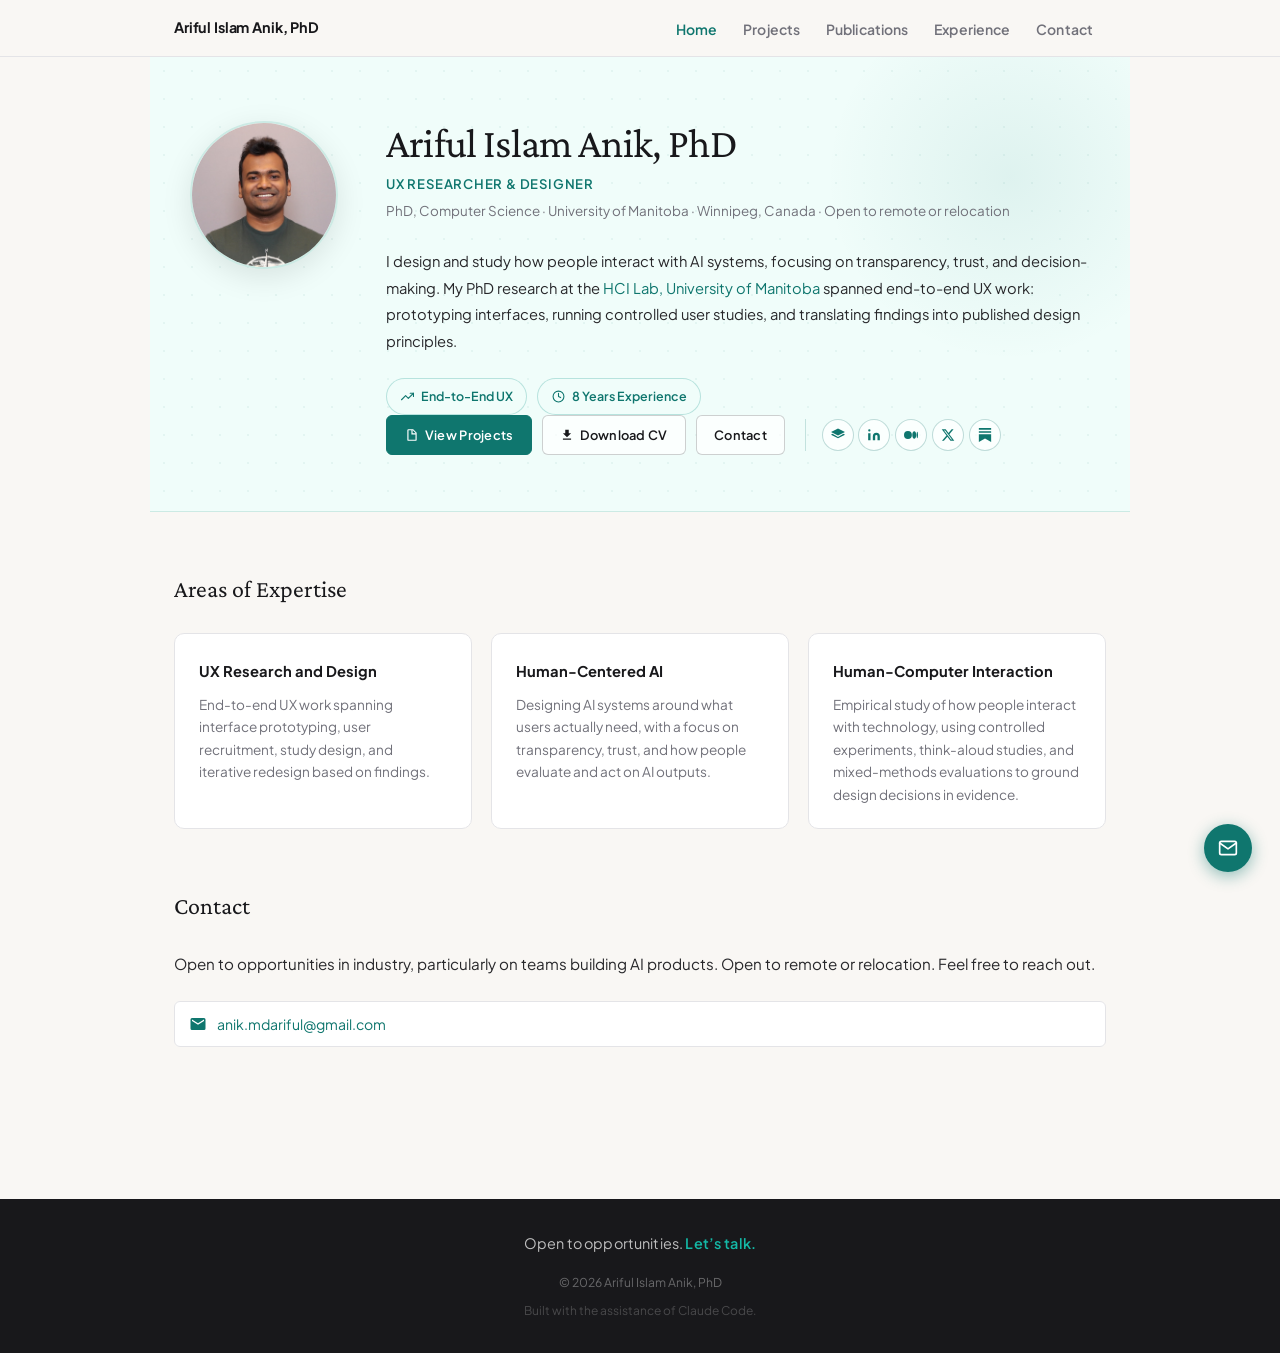
==== commit e57a920f: "Replace homepage stat grid with two teal pill badges Swap the number-heavy stat row for compact badg" ====
--- a/index.html
+++ b/index.html
@@ -37,23 +37,15 @@
       <p class="hero-bio">
         I design and study how people interact with AI systems, focusing on transparency, trust, and decision-making. My PhD research at the <a href="https://hci.cs.umanitoba.ca/" target="_blank" rel="noopener">HCI Lab, University of Manitoba</a> spanned end-to-end UX work: prototyping interfaces, running controlled user studies, and translating findings into published design principles.
       </p>
-      <div class="home-stats">
-        <div>
-          <div class="home-stat-val">600+</div>
-          <div class="home-stat-label">Users Researched</div>
-        </div>
-        <div>
-          <div class="home-stat-val">4</div>
-          <div class="home-stat-label">Case Studies</div>
-        </div>
-        <div>
-          <div class="home-stat-val">End-to-End</div>
-          <div class="home-stat-label">UX Cycle</div>
-        </div>
-        <div>
-          <div class="home-stat-val">8 yrs</div>
-          <div class="home-stat-label">Experience</div>
-        </div>
+      <div class="home-badges">
+        <span class="home-badge">
+          <svg viewBox="0 0 24 24" fill="none" stroke="currentColor" stroke-width="2" stroke-linecap="round" stroke-linejoin="round"><polyline points="23 6 13.5 15.5 8.5 10.5 1 18"/><polyline points="17 6 23 6 23 12"/></svg>
+          End-to-End UX
+        </span>
+        <span class="home-badge">
+          <svg viewBox="0 0 24 24" fill="none" stroke="currentColor" stroke-width="2" stroke-linecap="round" stroke-linejoin="round"><circle cx="12" cy="12" r="10"/><polyline points="12 6 12 12 16 14"/></svg>
+          8 Years Experience
+        </span>
       </div>
       <div class="hero-actions">
         <div class="hero-links">
--- a/style.css
+++ b/style.css
@@ -498,23 +498,19 @@
   font-weight: 600;
 }
 
-/* ── Homepage credential stats ──────────────────── */
-.home-stats {
-  display: flex; gap: 2.5rem; flex-wrap: wrap;
-  margin-top: 2rem; padding-top: 1.75rem;
-  border-top: 1px solid rgba(14,148,136,0.2);
-}
-.home-stat-val {
-  font-family: var(--font-display); font-size: 2.2rem;
-  font-weight: 400; color: var(--navy); line-height: 1;
-  letter-spacing: -0.01em;
-}
-.home-stat-label {
-  font-family: var(--font-ui); font-size: 0.62rem;
-  color: var(--muted); margin-top: 0.3rem;
-  text-transform: uppercase; letter-spacing: 0.1em;
-  font-weight: 600;
-}
+/* ── Homepage credential badges ─────────────────── */
+.home-badges {
+  display: flex; gap: 0.6rem; flex-wrap: wrap;
+  margin-top: 1.5rem;
+}
+.home-badge {
+  display: inline-flex; align-items: center; gap: 0.45rem;
+  font-family: var(--font-ui); font-size: 0.78rem; font-weight: 600;
+  color: var(--teal); background: var(--teal-bg);
+  border: 1px solid rgba(14,148,136,0.25);
+  padding: 0.4rem 0.85rem; border-radius: 999px;
+}
+.home-badge svg { width: 13px; height: 13px; stroke: var(--teal); flex-shrink: 0; }
 
 /* ── TL;DR summary card ─────────────────────────── */
 .tldr-card {
@@ -1617,6 +1613,6 @@
   .tldr-item:last-child { border-bottom: none; }
   .lead-finding { flex-direction: column; gap: 1rem; text-align: center; }
   .lead-finding-stat { font-size: 3rem; min-width: auto; }
-  .home-stats { gap: 1.5rem; }
+  .home-badges { gap: 0.5rem; }
   .contact-float { bottom: 1.2rem; right: 1.2rem; width: 44px; height: 44px; }
 }
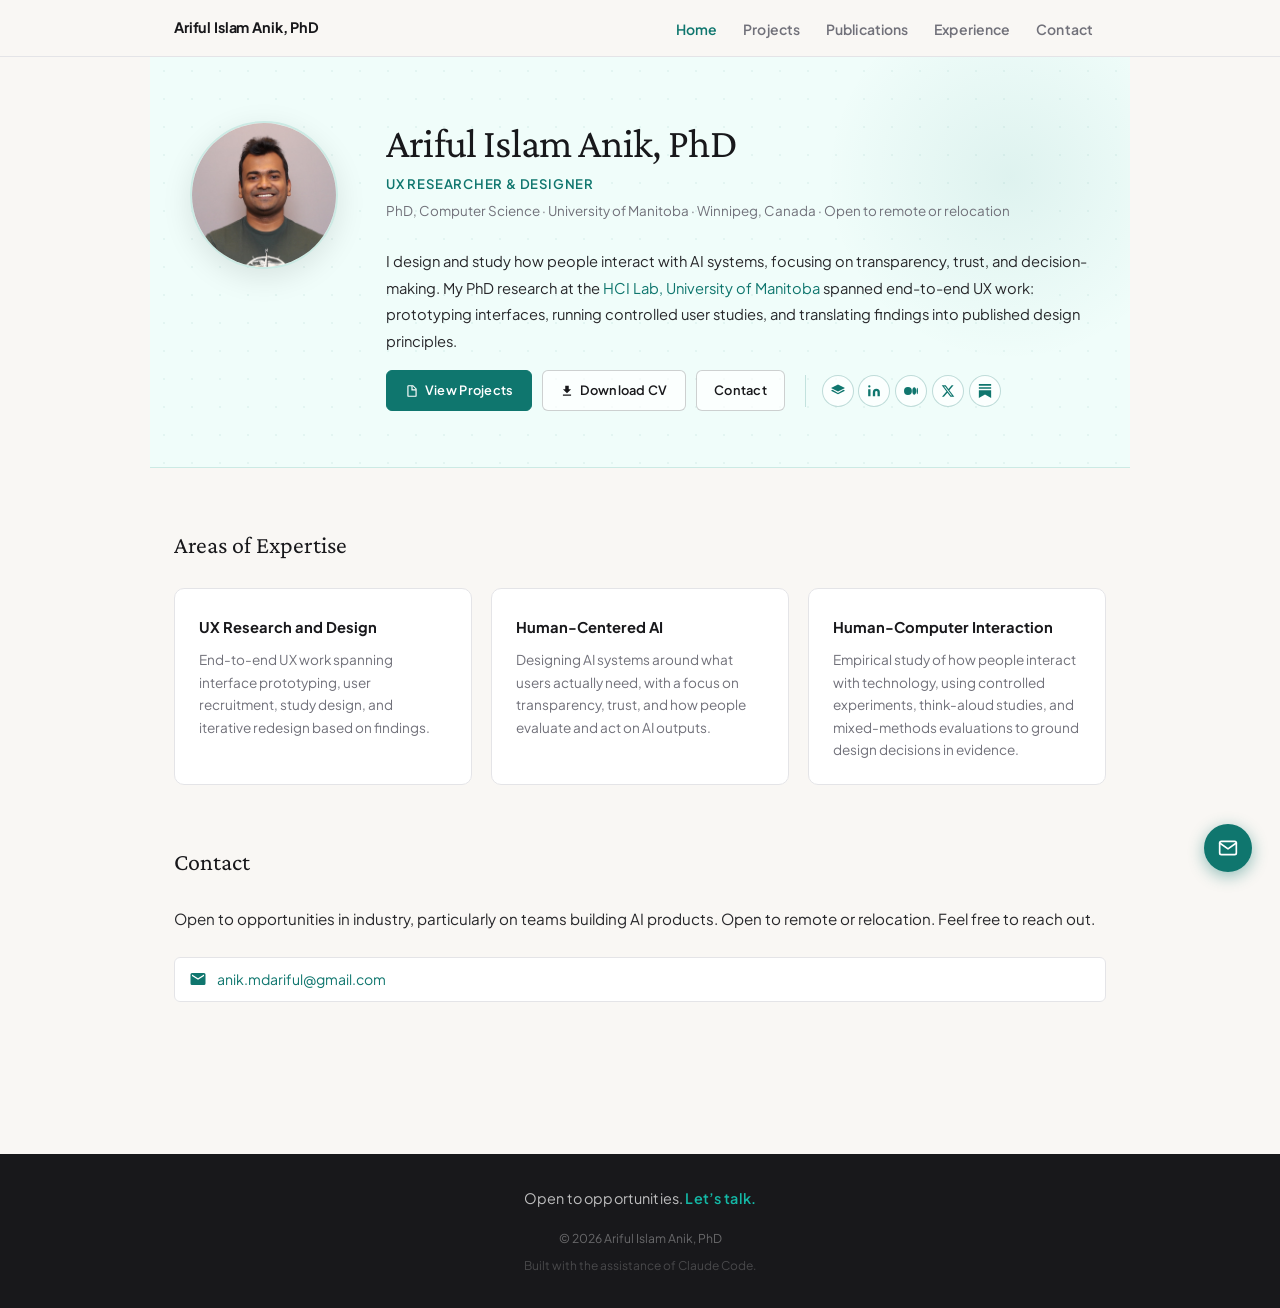
==== commit 7a5fbeef: "Remove homepage credential badges Bio text already communicates end-to-end UX and experience level. " ====
--- a/index.html
+++ b/index.html
@@ -37,16 +37,6 @@
       <p class="hero-bio">
         I design and study how people interact with AI systems, focusing on transparency, trust, and decision-making. My PhD research at the <a href="https://hci.cs.umanitoba.ca/" target="_blank" rel="noopener">HCI Lab, University of Manitoba</a> spanned end-to-end UX work: prototyping interfaces, running controlled user studies, and translating findings into published design principles.
       </p>
-      <div class="home-badges">
-        <span class="home-badge">
-          <svg viewBox="0 0 24 24" fill="none" stroke="currentColor" stroke-width="2" stroke-linecap="round" stroke-linejoin="round"><polyline points="23 6 13.5 15.5 8.5 10.5 1 18"/><polyline points="17 6 23 6 23 12"/></svg>
-          End-to-End UX
-        </span>
-        <span class="home-badge">
-          <svg viewBox="0 0 24 24" fill="none" stroke="currentColor" stroke-width="2" stroke-linecap="round" stroke-linejoin="round"><circle cx="12" cy="12" r="10"/><polyline points="12 6 12 12 16 14"/></svg>
-          8 Years Experience
-        </span>
-      </div>
       <div class="hero-actions">
         <div class="hero-links">
           <a href="projects.html" class="btn btn-primary">
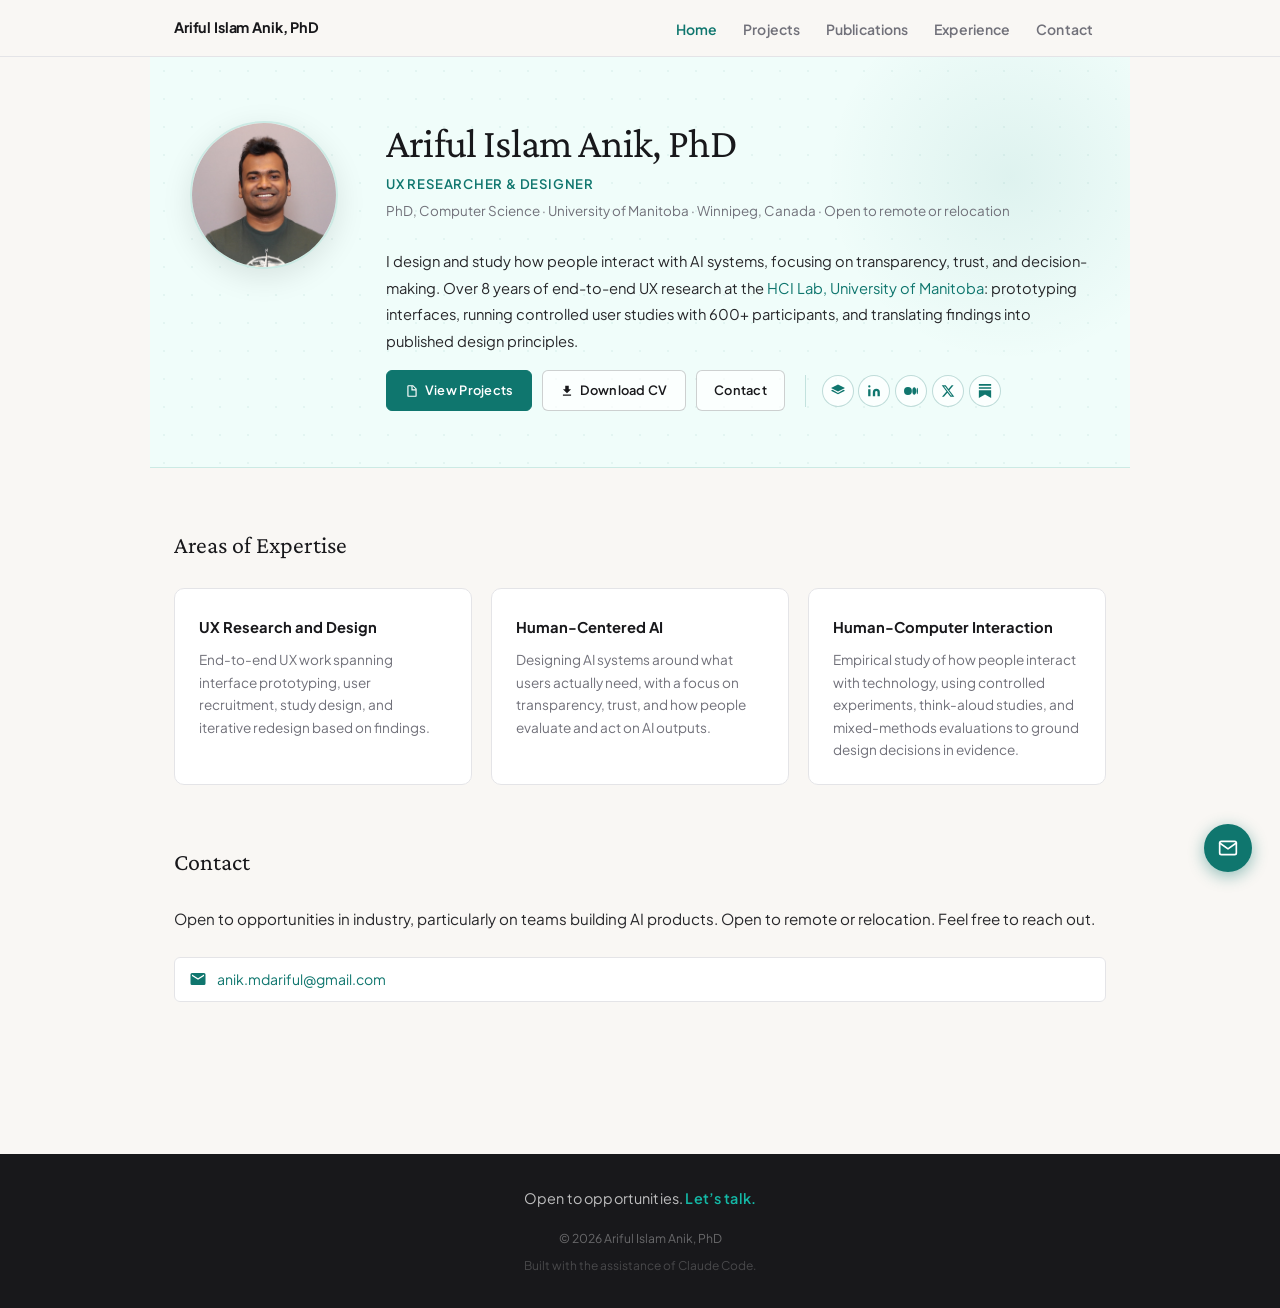
==== commit 6838a392: "Weave experience signals into hero bio text Add "8 years", "end-to-end", and "600+ participants" nat" ====
--- a/index.html
+++ b/index.html
@@ -35,7 +35,7 @@
         PhD, Computer Science &middot; University of Manitoba &middot; Winnipeg, Canada &middot; Open to remote or relocation
       </p>
       <p class="hero-bio">
-        I design and study how people interact with AI systems, focusing on transparency, trust, and decision-making. My PhD research at the <a href="https://hci.cs.umanitoba.ca/" target="_blank" rel="noopener">HCI Lab, University of Manitoba</a> spanned end-to-end UX work: prototyping interfaces, running controlled user studies, and translating findings into published design principles.
+        I design and study how people interact with AI systems, focusing on transparency, trust, and decision-making. Over 8 years of end-to-end UX research at the <a href="https://hci.cs.umanitoba.ca/" target="_blank" rel="noopener">HCI Lab, University of Manitoba</a>: prototyping interfaces, running controlled user studies with 600+ participants, and translating findings into published design principles.
       </p>
       <div class="hero-actions">
         <div class="hero-links">
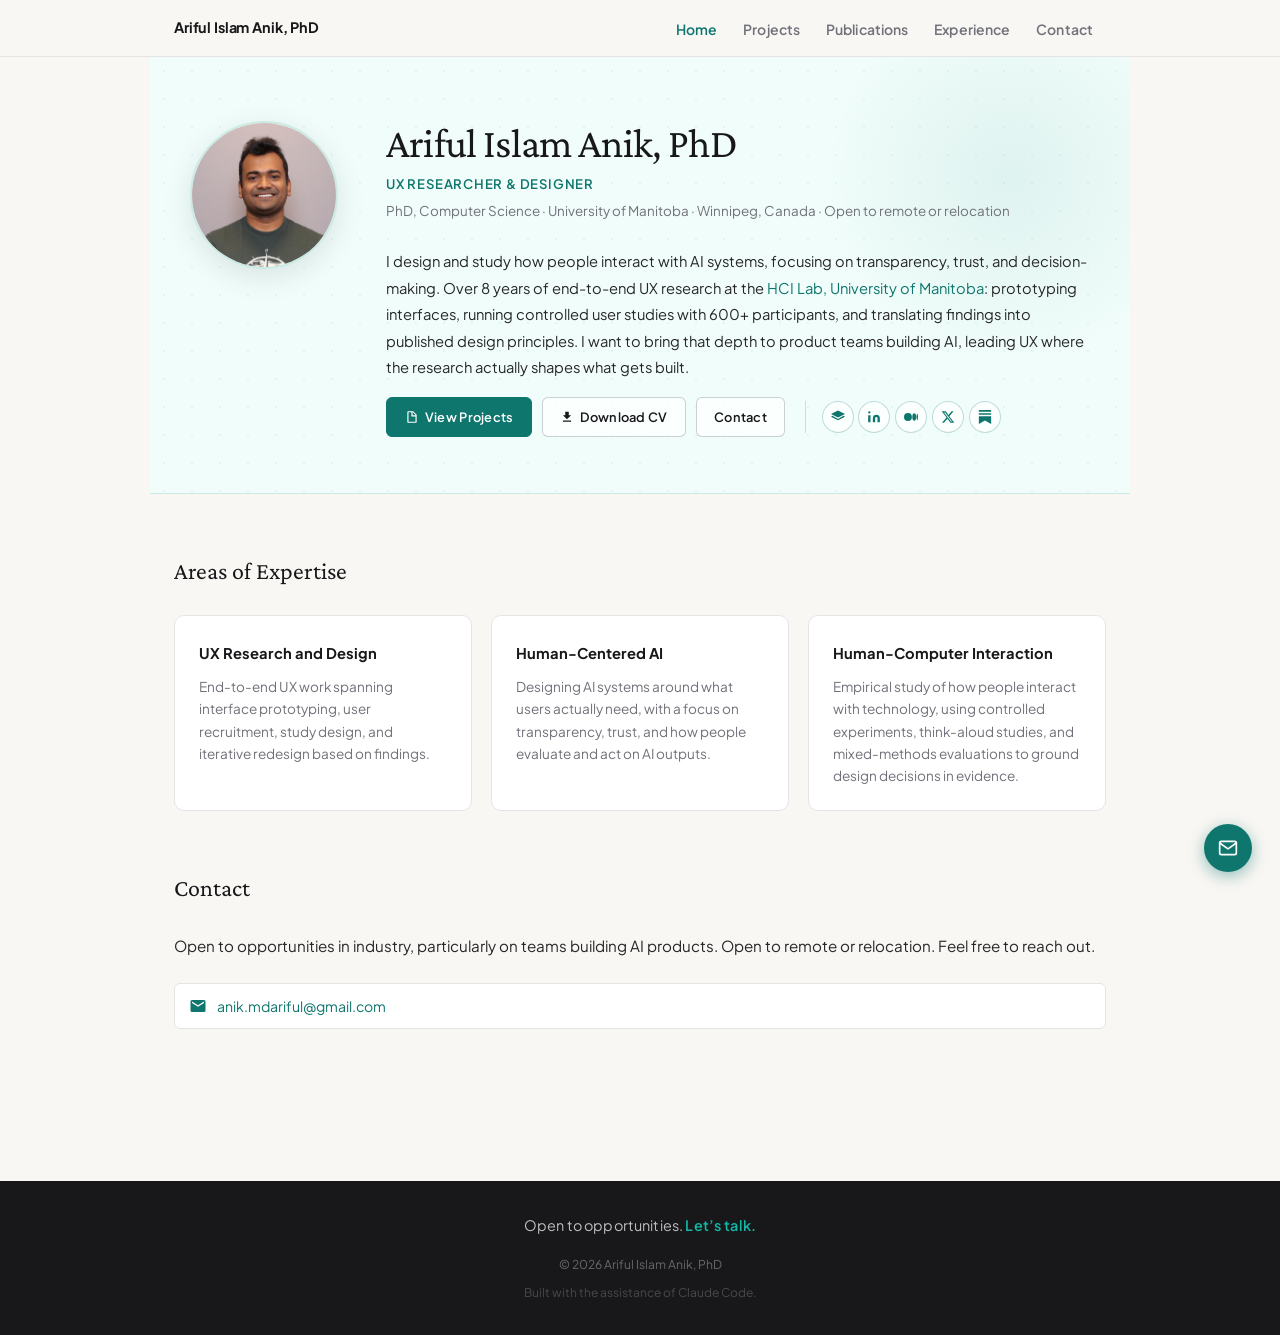
==== commit f8e535d7: "Add AI product UX leadership intent to hero bio Co-Authored-By: Claude Sonnet 4.6 <noreply@anthropic" ====
--- a/index.html
+++ b/index.html
@@ -35,7 +35,7 @@
         PhD, Computer Science &middot; University of Manitoba &middot; Winnipeg, Canada &middot; Open to remote or relocation
       </p>
       <p class="hero-bio">
-        I design and study how people interact with AI systems, focusing on transparency, trust, and decision-making. Over 8 years of end-to-end UX research at the <a href="https://hci.cs.umanitoba.ca/" target="_blank" rel="noopener">HCI Lab, University of Manitoba</a>: prototyping interfaces, running controlled user studies with 600+ participants, and translating findings into published design principles.
+        I design and study how people interact with AI systems, focusing on transparency, trust, and decision-making. Over 8 years of end-to-end UX research at the <a href="https://hci.cs.umanitoba.ca/" target="_blank" rel="noopener">HCI Lab, University of Manitoba</a>: prototyping interfaces, running controlled user studies with 600+ participants, and translating findings into published design principles. I want to bring that depth to product teams building AI, leading UX where the research actually shapes what gets built.
       </p>
       <div class="hero-actions">
         <div class="hero-links">
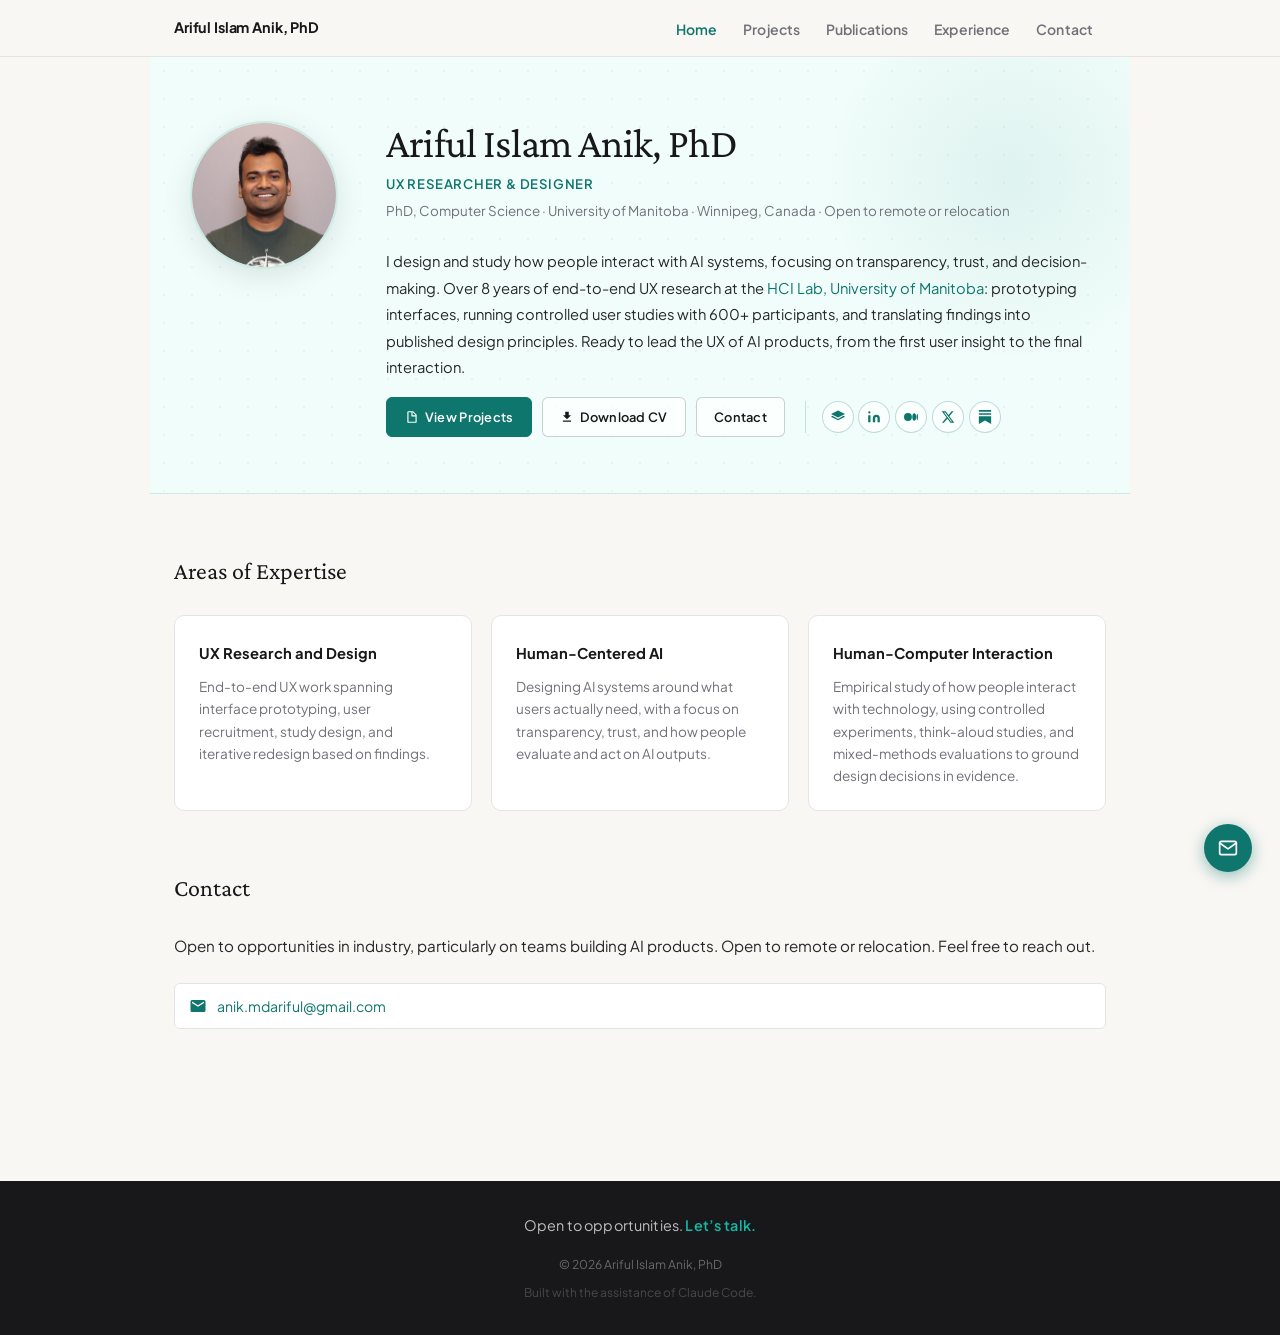
==== commit dc5c9921: "Fix Contact nav link across all pages Replace mailto: links and broken index.html#contact reload wit" ====
--- a/index.html
+++ b/index.html
@@ -17,7 +17,7 @@
       <li><a href="projects.html">Projects</a></li>
       <li><a href="publications.html">Publications</a></li>
       <li><a href="service.html">Experience</a></li>
-      <li><a href="index.html#contact">Contact</a></li>
+      <li><a href="#contact">Contact</a></li>
     </ul>
   </nav>
 </header>
@@ -35,7 +35,7 @@
         PhD, Computer Science &middot; University of Manitoba &middot; Winnipeg, Canada &middot; Open to remote or relocation
       </p>
       <p class="hero-bio">
-        I design and study how people interact with AI systems, focusing on transparency, trust, and decision-making. Over 8 years of end-to-end UX research at the <a href="https://hci.cs.umanitoba.ca/" target="_blank" rel="noopener">HCI Lab, University of Manitoba</a>: prototyping interfaces, running controlled user studies with 600+ participants, and translating findings into published design principles. I want to bring that depth to product teams building AI, leading UX where the research actually shapes what gets built.
+        I design and study how people interact with AI systems, focusing on transparency, trust, and decision-making. Over 8 years of end-to-end UX research at the <a href="https://hci.cs.umanitoba.ca/" target="_blank" rel="noopener">HCI Lab, University of Manitoba</a>: prototyping interfaces, running controlled user studies with 600+ participants, and translating findings into published design principles. Ready to lead the UX of AI products, from the first user insight to the final interaction.
       </p>
       <div class="hero-actions">
         <div class="hero-links">
--- a/style.css
+++ b/style.css
@@ -336,10 +336,10 @@
 }
 
 .proj-strip {
-  padding: 2rem 1.8rem 1.6rem;
+  padding: 1.8rem 1.8rem 1.5rem;
   position: relative;
   overflow: hidden;
-  min-height: 200px;
+  min-height: 160px;
   display: flex;
   flex-direction: column;
   justify-content: flex-end;
@@ -371,21 +371,39 @@
 
 .proj-num {
   font-family: var(--font-ui);
-  font-size: 0.65rem; font-weight: 700;
+  font-size: 0.62rem; font-weight: 700;
   letter-spacing: 0.14em; text-transform: uppercase;
-  margin-bottom: 0.9rem; display: block;
+  margin-bottom: 0.6rem; display: block;
   color: rgba(255,255,255,0.45);
   position: relative; z-index: 1;
 }
+.proj-strip.c1 .proj-num { color: #818cf8; }
+.proj-strip.c2 .proj-num { color: #2dd4bf; }
+.proj-strip.c3 .proj-num { color: #a5b4fc; }
+.proj-strip.c4 .proj-num { color: #34d399; }
 .proj-strip h2 {
-  font-family: var(--font-ui); font-size: 1.05rem;
-  font-weight: 700; color: #fff;
-  line-height: 1.3; margin-bottom: 0.5rem;
+  font-family: var(--font-display); font-size: 1.2rem;
+  font-weight: 400; color: rgba(255,255,255,0.9);
+  line-height: 1.25; margin-bottom: 0.5rem;
   position: relative; z-index: 1;
 }
-.proj-strip .proj-tagline {
-  font-size: 0.82rem; color: rgba(255,255,255,0.6);
-  line-height: 1.55; position: relative; z-index: 1;
+.proj-body .proj-tagline {
+  font-size: 0.82rem; color: var(--muted);
+  line-height: 1.6; margin-bottom: 1rem;
+}
+
+.proj-ghost {
+  position: absolute;
+  top: 0.4rem; right: 1rem;
+  font-family: var(--font-display);
+  font-size: 5rem;
+  font-weight: 300;
+  line-height: 0.85;
+  color: rgba(255,255,255,0.07);
+  letter-spacing: -0.03em;
+  pointer-events: none;
+  user-select: none;
+  z-index: 0;
 }
 
 .proj-body {
@@ -1581,6 +1599,96 @@
   color: #fff; background: var(--teal);
   padding: 0.18rem 0.6rem; border-radius: 4px;
 }
+
+/* ── Project outcome callout ────────────────────── */
+.proj-outcome {
+  font-size: 0.79rem; font-weight: 600;
+  color: var(--navy); background: var(--tag-bg);
+  border-left: 3px solid var(--teal);
+  padding: 0.5rem 0.8rem;
+  border-radius: 0 6px 6px 0;
+  margin-bottom: 1rem; line-height: 1.5;
+}
+
+/* ── Filter bar ─────────────────────────────────── */
+.filter-bar {
+  display: flex; align-items: center; justify-content: space-between;
+  margin-bottom: 1.2rem; min-height: 28px;
+}
+.filter-hint {
+  font-family: var(--font-ui); font-size: 0.72rem;
+  color: var(--muted); font-weight: 500;
+}
+.filter-reset {
+  font-family: var(--font-ui); font-size: 0.72rem;
+  font-weight: 600; color: var(--teal);
+  background: var(--teal-bg); border: 1px solid rgba(15,118,110,0.2);
+  border-radius: 20px; padding: 0.25rem 0.75rem;
+  cursor: pointer; transition: background 0.15s;
+}
+.filter-reset:hover { background: #ccfbf1; }
+.filter-reset[hidden] { display: none; }
+
+/* ── Projects empty state ───────────────────────── */
+.projects-empty {
+  text-align: center; padding: 4rem 2rem; grid-column: 1 / -1;
+  color: var(--muted); font-size: 0.9rem; line-height: 1.8;
+}
+.projects-empty[hidden] { display: none; }
+.projects-empty-reset {
+  display: inline-block; margin-top: 0.75rem;
+  font-family: var(--font-ui); font-size: 0.8rem;
+  font-weight: 600; color: var(--teal);
+  background: none; border: none; cursor: pointer;
+  text-decoration: underline; padding: 0;
+}
+
+/* ── Page mini-TOC (floating dots, right side) ───── */
+.page-toc {
+  position: fixed; right: 1.4rem;
+  top: 50%; transform: translateY(-50%);
+  display: flex; flex-direction: column;
+  gap: 10px; z-index: 90;
+}
+.toc-dot {
+  display: flex; align-items: center; justify-content: flex-end;
+  gap: 8px; cursor: pointer; text-decoration: none;
+}
+.toc-dot-circle {
+  width: 8px; height: 8px; border-radius: 50%; flex-shrink: 0;
+  background: rgba(0,0,0,0.15);
+  transition: background 0.2s, transform 0.2s;
+}
+.toc-dot:hover .toc-dot-circle,
+.toc-dot.active .toc-dot-circle { background: var(--teal); transform: scale(1.35); }
+.toc-dot-label {
+  font-family: var(--font-ui); font-size: 0.67rem; font-weight: 600;
+  color: var(--navy); background: var(--white);
+  border: 1px solid var(--border); border-radius: 4px;
+  padding: 0.18rem 0.5rem; white-space: nowrap;
+  opacity: 0; pointer-events: none;
+  box-shadow: 0 2px 6px rgba(0,0,0,0.07);
+  transition: opacity 0.15s;
+}
+.toc-dot:hover .toc-dot-label,
+.toc-dot.active .toc-dot-label { opacity: 1; }
+@media (max-width: 1100px) { .page-toc { display: none; } }
+
+/* ── Floating back button ───────────────────────── */
+.back-float {
+  position: fixed; bottom: 2rem; left: 2rem;
+  display: flex; align-items: center; gap: 0.35rem;
+  font-family: var(--font-ui); font-size: 0.72rem; font-weight: 700;
+  color: var(--navy); background: var(--white);
+  border: 1px solid var(--border); border-radius: 20px;
+  padding: 0.45rem 0.9rem; text-decoration: none;
+  z-index: 90; box-shadow: 0 2px 8px rgba(0,0,0,0.08);
+  opacity: 0; transform: translateY(8px); pointer-events: none;
+  transition: opacity 0.25s, transform 0.25s, box-shadow 0.2s;
+}
+.back-float.visible { opacity: 1; transform: translateY(0); pointer-events: auto; }
+.back-float:hover { box-shadow: 0 4px 16px rgba(0,0,0,0.12); text-decoration: none; }
+@media (max-width: 680px) { .back-float { display: none; } }
 
 /* ── Responsive ─────────────────────────────────── */
 @media (max-width: 680px) {
